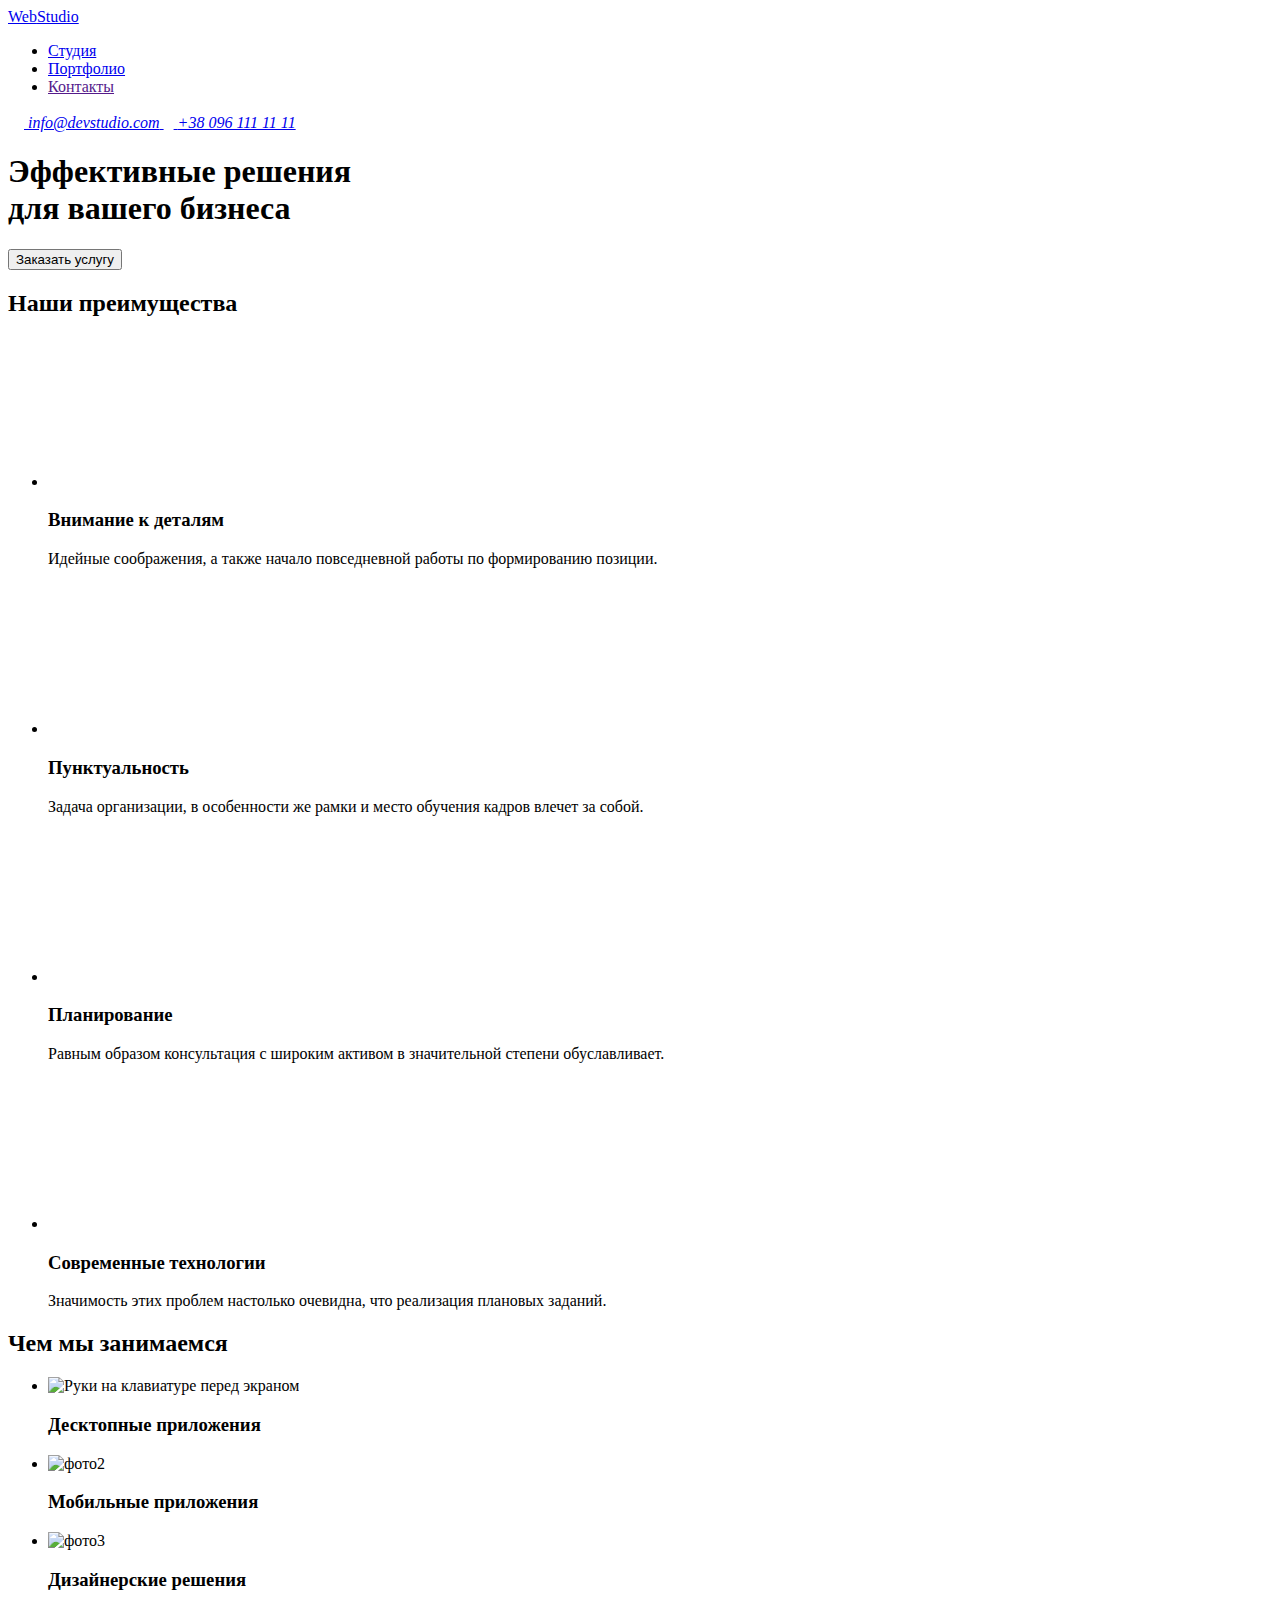
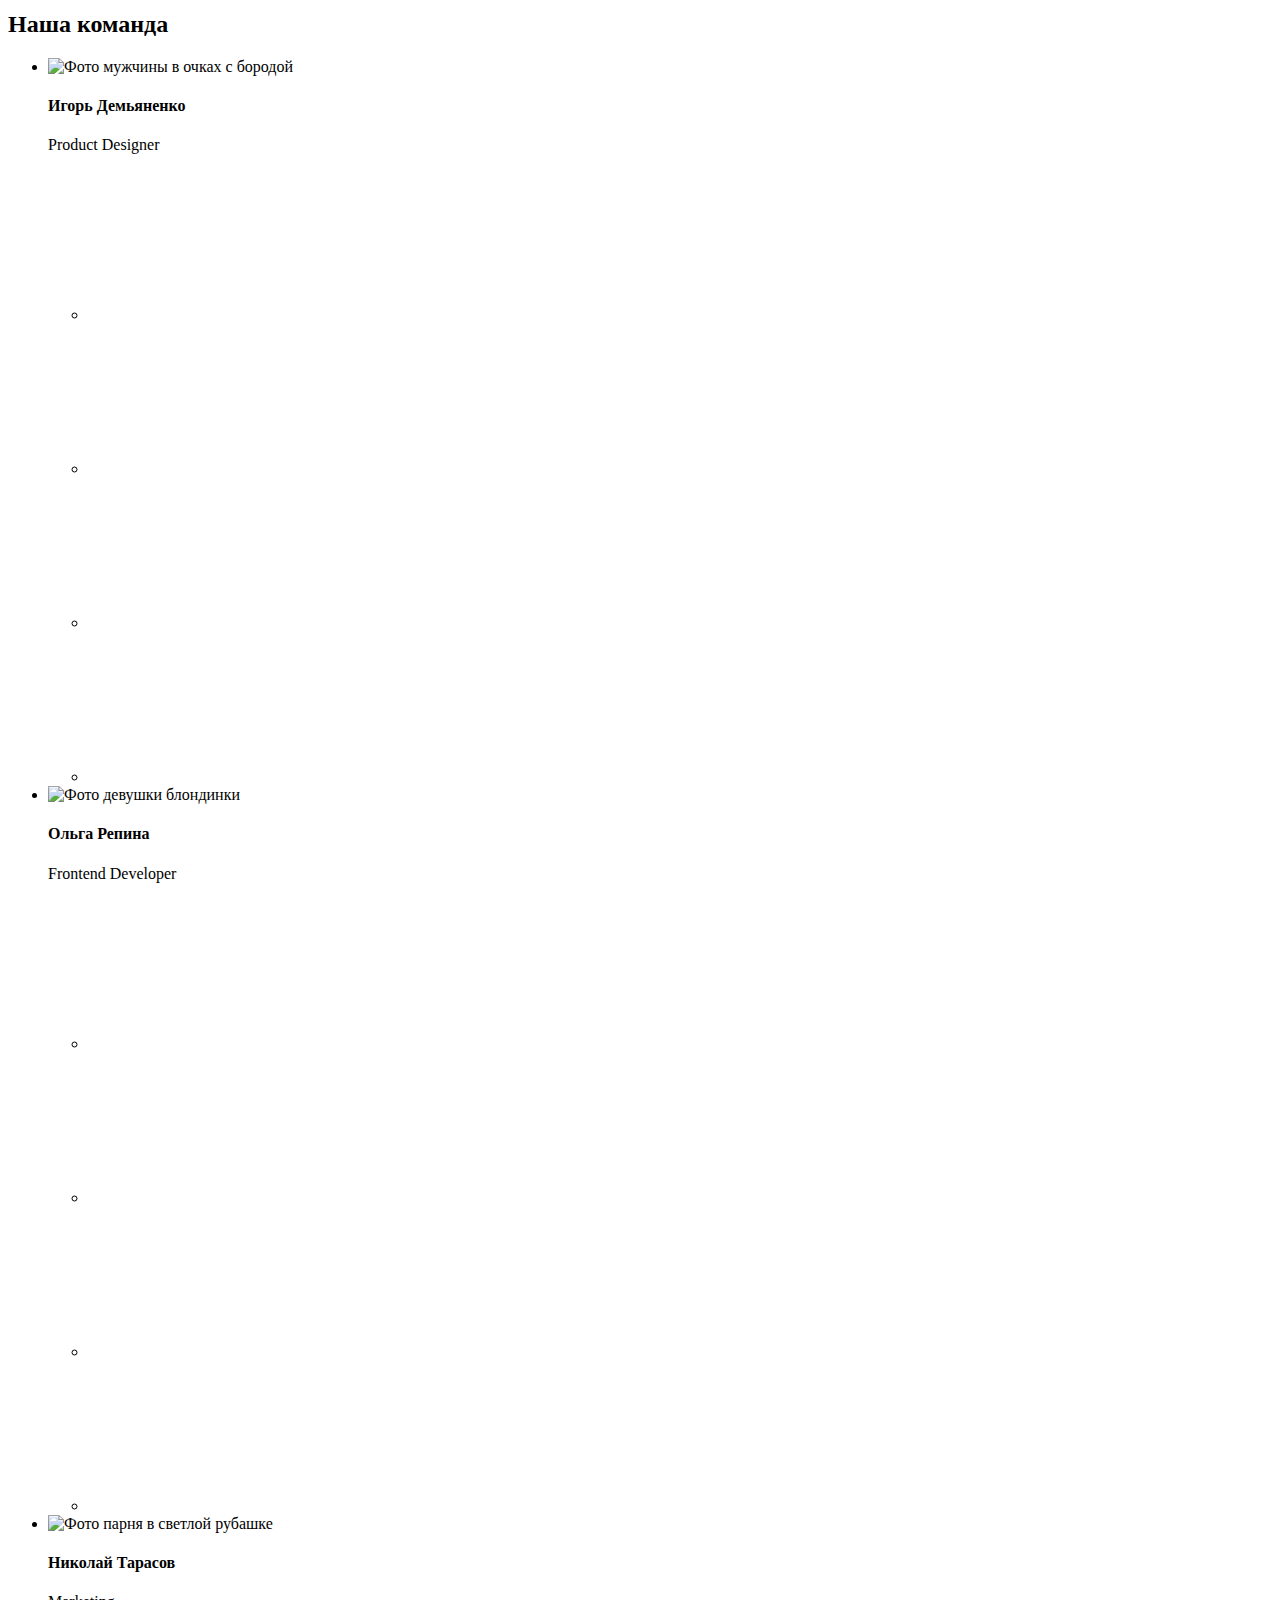
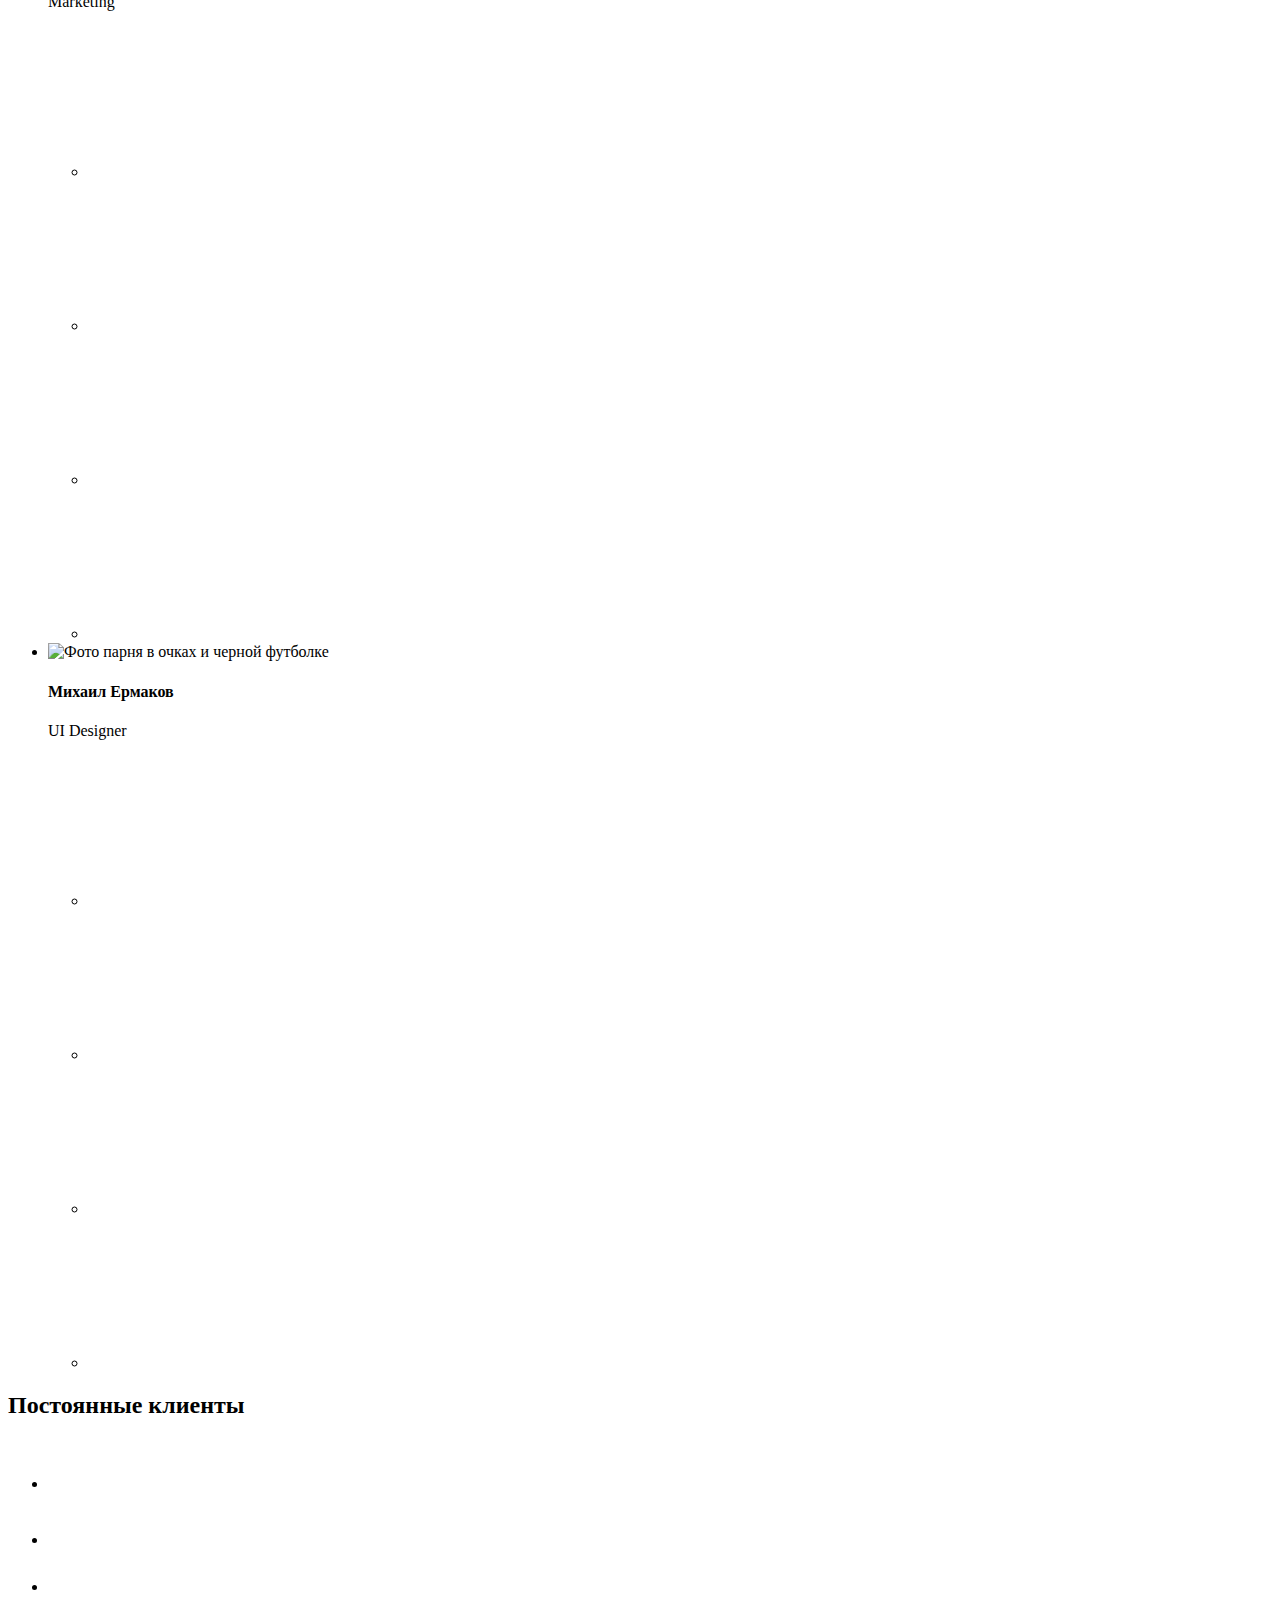
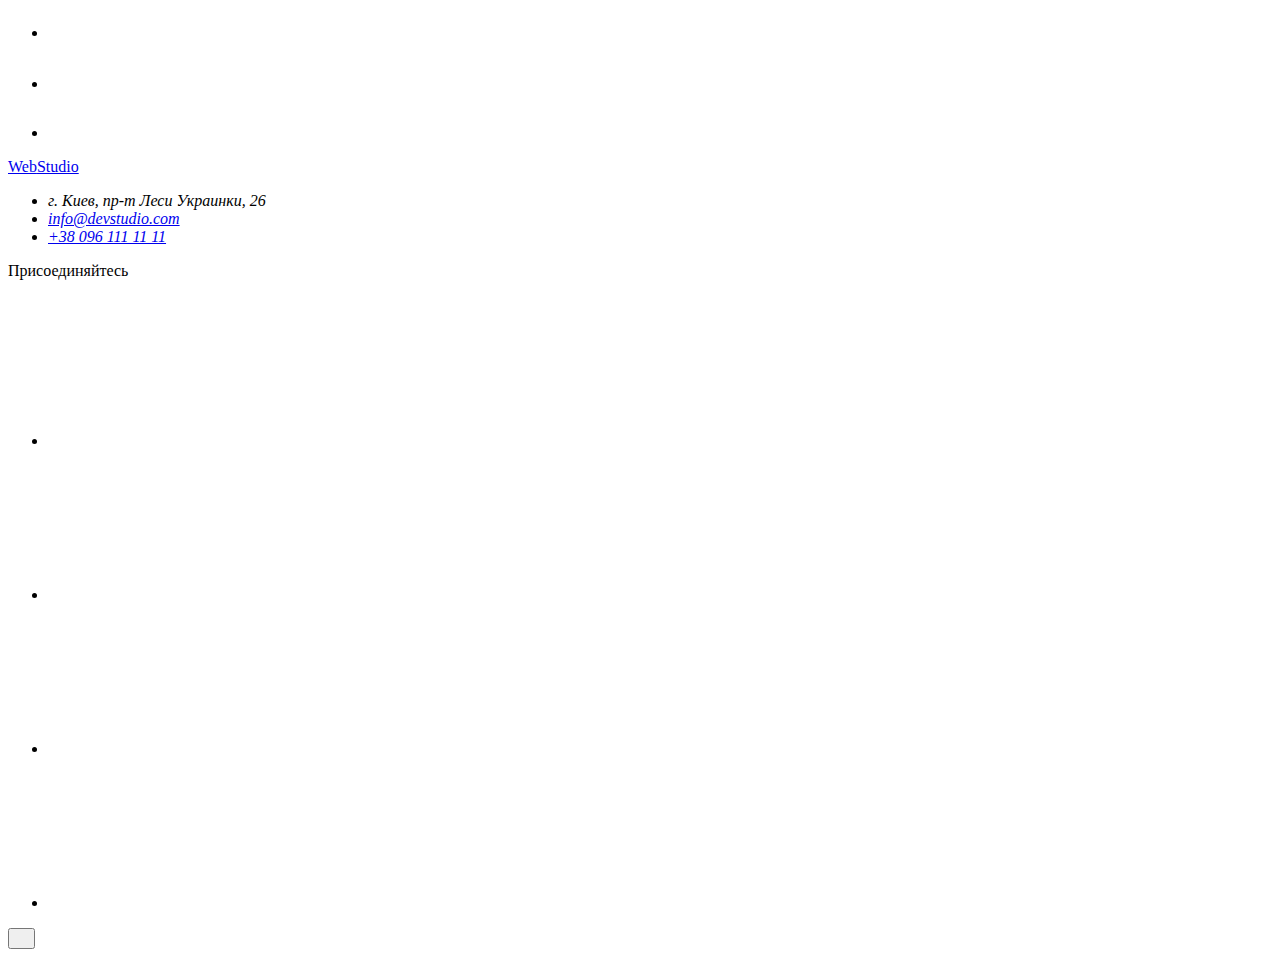
==== index.html @ fb8bb109 "Add files via upload" ====
<!DOCTYPE html>
<html lang="ru">

<head>
    <link rel="stylesheet" href="https://cdnjs.cloudflare.com/ajax/libs/modern-normalize/1.0.0/modern-normalize.min.css"
        integrity="sha512-ISS7cAi1PEhQ8jnbJpJZMd29NlhNj4AWYyLOSp2CE/CsHxTCu+r+t0D2yoJudVrd0/8fTVPUVDzY5Tvli75u/g=="
        crossorigin="anonymous" />
    <link rel="preconnect" href="https://fonts.gstatic.com">
    <link
        href="https://fonts.googleapis.com/css2?family=Raleway:wght@700&family=Roboto:wght@400;500;700;900&display=swap"
        rel="stylesheet">
    <meta charset="UTF-8">
    <meta name="viewport" content="width=device-width, initial-scale=1.0">
    <title>Главная страница ВебСтудии</title>
    <link rel="stylesheet" href="./css/styles.css">
</head>

<body>
    <header class="header">
        <div class="container main-nav">
            <nav class="menu-global">
                <a href="index.html" class="logo"><span class="logo-begin">Web</span><span class="logo-end">Studio</span></a>
                <ul class="menu-main">
                    <li class="item"><a href="index.html" class="menu-link current">Студия</a></li>
                    <li class="item"><a href="portfolio.html" class="menu-link ">Портфолио</a></li>
                    <li class="item"><a href="" class="menu-link">Контакты</a></li>
                </ul>
            </nav>
            <address class="menu-contact">
                <a href="mailto:info@devstudio.com" class="contact-header item">
                    <svg class="header-svg" width="16px" height="12px">
                        <use href="./images/sprite.svg#icon-envelope"></use>
                    </svg>
                    <span>info@devstudio.com</span>
                </a>
                <a href="tel:+380961111111" class="contact-header item">
                    <svg class="header-svg" width="10px" height="16px">
                        <use href="./images/sprite.svg#icon-tel"></use>
                    </svg>
                    <span>+38 096 111 11 11</span>
                </a>
            </address>
        </div>
    </header>

    <main>
        <div>
            <section class="hero">
                <div class="container">
                    <h1 class="hero-title">Эффективные решения <br />для вашего бизнеса</h1>
                    <button data-modal-open class="hero-button">
                        Заказать услугу
                    </button>
                </div>
            </section>
        </div>
        <section class="feature-section">
            <div class="container">
                <h2 class="visually-hidden"> Наши преимущества</h2>
                <ul class="feature">
                    <li class="item">
                        <div class="block">
                            <svg class="block-svg">
                                <use href="./images/sprite.svg#icon-antenna"></use>
                            </svg>
                        </div>
                        <h3 class="title">Внимание к деталям</h3>
                        <p class="feature-text">Идейные соображения, а также начало повседневной работы по формированию
                            позиции.</p>
                    </li>
                    <li class="item">
                        <div class="block">
                            <svg class="block-svg">
                                <use href="./images/sprite.svg#icon-clock"></use>
                            </svg>
                        </div>
                        <h3 class="title">Пунктуальность</h3>
                        <p class="feature-text">Задача организации, в особенности же рамки и место обучения кадров
                            влечет за собой.</p>
                    </li>
                    <li class="item">
                        <div class="block">
                            <svg class="block-svg">
                                <use href="./images/sprite.svg#icon-diagram"></use>
                            </svg>
                        </div>
                        <h3 class="title">Планирование</h3>
                        <p class="feature-text">Равным образом консультация с широким активом в значительной степени
                            обуславливает.</p>
                    </li>
                    <li class="item">
                        <div class="block">
                            <svg class="block-svg">
                                <use href="./images/sprite.svg#icon-astronaut"></use>
                            </svg>
                        </div>
                        <h3 class="title">Современные технологии</h3>
                        <p class="feature-text">Значимость этих проблем настолько очевидна, что реализация плановых
                            заданий.</p>
                    </li>
                </ul>
            </div>
        </section>
        <section class="about">
            <div class="container">
                <h2 class="title">Чем мы занимаемся</h2>
                <ul class="about-list">
                    <li class="about-img">
                        <img src="./images/img1.jpg" alt="Руки на клавиатуре перед экраном" width="370">
                        <div class="about-title">
                            <h3>Десктопные приложения</h3>
                        </div>
                    </li>
                    <li class="about-img">
                        <img src="./images/img2.jpg" alt="фото2" width="370">
                        <div class="about-title">
                            <h3>Мобильные приложения</h3>
                        </div>
                    </li>
                    <li class="about-img">
                        <img src="./images/img3.jpg" alt="фото3" width="370">
                        <div class="about-title">
                            <h3>Дизайнерские решения</h3>
                        </div>
                    </li>
                </ul>
            </div>
        </section>
        <section class="crew">
            <div class="container">
                <h2 class="title-main">Наша команда</h2>
                <ul class="crew-list">
                    <li class="item">
                        <img src="./images/img4.jpg" alt="Фото мужчины в очках с бородой" width="270">
                        <h4 class="title">Игорь Демьяненко</h4>
                        <p class="crew-prof">Product Designer</p>
                        <ul class="crew-icons">
                            <li>
                                <a href="https://instagram.com" class="crew-link">
                                    <svg class="crew-svg">
                                        <use href="./images/sprite.svg#icon-instagram">
                                        </use>
                                    </svg>
                                </a>
                            </li>
                            <li>
                                <a href="https://twitter.com" class="crew-link">
                                    <svg class="crew-svg">
                                        <use href="./images/sprite.svg#icon-twitter">
                                        </use>
                                    </svg>
                                </a>
                            </li>
                            <li>
                                <a href="https://facebook.com" class="crew-link">
                                    <svg class="crew-svg">
                                        <use href="./images/sprite.svg#icon-facebook"></use>
                                    </svg>
                                </a>
                            </li>
                            <li>
                                <a href="https://linkedin.com" class="crew-link">
                                    <svg class="crew-svg">
                                        <use href="./images/sprite.svg#icon-linkedin"></use>
                                    </svg>
                                </a>
                            </li>
                        </ul>
                    </li>
                    <li class="item">
                        <img src="./images/img5.jpg" alt="Фото девушки блондинки" width="270">
                        <h4 class="title">Ольга Репина</h4>
                        <p class="crew-prof">Frontend Developer</p>
                        <ul class="crew-icons">
                            <li>
                                <a href="https://instagram.com" class="crew-link">
                                    <svg class="crew-svg">
                                        <use href="./images/sprite.svg#icon-instagram">
                                        </use>
                                    </svg>
                                </a>
                            </li>
                            <li>
                                <a href="https://twitter.com" class="crew-link">
                                    <svg class="crew-svg">
                                        <use href="./images/sprite.svg#icon-twitter">
                                        </use>
                                    </svg>
                                </a>
                            </li>
                            <li>
                                <a href="https://facebook.com" class="crew-link">
                                    <svg class="crew-svg">
                                        <use href="./images/sprite.svg#icon-facebook"></use>
                                    </svg>
                                </a>
                            </li>
                            <li>
                                <a href="https://linkedin.com" class="crew-link">
                                    <svg class="crew-svg">
                                        <use href="./images/sprite.svg#icon-linkedin"></use>
                                    </svg>
                                </a>
                            </li>
                        </ul>
                    </li>
                    <li class="item">
                        <img src="./images/img6.jpg" alt="Фото парня в светлой рубашке" width="270">
                        <h4 class="title">Николай Тарасов</h4>
                        <p class="crew-prof">Marketing</p>
                        <ul class="crew-icons">
                            <li>
                                <a href="https://instagram.com" class="crew-link">
                                    <svg class="crew-svg">
                                        <use href="./images/sprite.svg#icon-instagram">
                                        </use>
                                    </svg>
                                </a>
                            </li>
                            <li>
                                <a href="https://twitter.com" class="crew-link">
                                    <svg class="crew-svg">
                                        <use href="./images/sprite.svg#icon-twitter">
                                        </use>
                                    </svg>
                                </a>
                            </li>
                            <li>
                                <a href="https://facebook.com" class="crew-link">
                                    <svg class="crew-svg">
                                        <use href="./images/sprite.svg#icon-facebook"></use>
                                    </svg>
                                </a>
                            </li>
                            <li>
                                <a href="https://linkedin.com" class="crew-link">
                                    <svg class="crew-svg">
                                        <use href="./images/sprite.svg#icon-linkedin"></use>
                                    </svg>
                                </a>
                            </li>
                        </ul>
                    </li>


                    <li class="item">
                        <img src="./images/img7.jpg" alt="Фото парня в очках и черной футболке" width="270">
                        <h4 class="title">Михаил Ермаков</h4>
                        <p class="crew-prof">UI Designer</p>
                        <ul class="crew-icons">
                            <li>
                                <a href="https://instagram.com" class="crew-link">
                                    <svg class="crew-svg">
                                        <use href="./images/sprite.svg#icon-instagram">
                                        </use>
                                    </svg>
                                </a>
                            </li>
                            <li>
                                <a href="https://twitter.com" class="crew-link">
                                    <svg class="crew-svg">
                                        <use href="./images/sprite.svg#icon-twitter">
                                        </use>
                                    </svg>
                                </a>
                            </li>
                            <li>
                                <a href="https://facebook.com" class="crew-link">
                                    <svg class="crew-svg">
                                        <use href="./images/sprite.svg#icon-facebook"></use>
                                    </svg>
                                </a>
                            </li>
                            <li>
                                <a href="https://linkedin.com" class="crew-link">
                                    <svg class="crew-svg">
                                        <use href="./images/sprite.svg#icon-linkedin"></use>
                                    </svg>
                                </a>
                            </li>
                        </ul>


                    </li>
                </ul>
            </div>
        </section>
        <section class="clients">
            <div class="container">
                <h2 class="title">Постоянные клиенты</h2>
                <div class="clients-logo">
                    <ul class="clients-list">
                        <li>
                            <a href="" class="item-client">
                                <svg class="logo-svg" width="45px" height="50px">
                                    <use href="./images/sprite.svg#icon-logo1">
                                    </use>
                                </svg>
                            </a>
                        </li>
                        <li>
                            <a href="" class="item-client">
                                <svg class="logo-svg" width="40px" height="52px">
                                    <use href="./images/sprite.svg#icon-logo2">
                                    </use>
                                </svg>
                            </a>
                        </li>
                        <li>
                            <a href="" class="item-client">
                                <svg class="logo-svg" width="41px" height="43px">
                                    <use href="./images/sprite.svg#icon-logo3">
                                    </use>
                                </svg>
                            </a>
                        </li>
                        <li>
                            <a href="" class="item-client">
                                <svg class="logo-svg" width="80px" height="42px">
                                    <use href="./images/sprite.svg#icon-logo4">
                                    </use>
                                </svg>
                            </a>
                        </li>
                        <li>
                            <a href="" class="item-client">
                                <svg class="logo-svg" width="59px" height="47px">
                                    <use href="./images/sprite.svg#icon-logo5">
                                    </use>
                                </svg>
                            </a>
                        </li>
                        <li>
                            <a href="" class="item-client">
                                <svg class="logo-svg" width="88px" height="45px">
                                    <use href="./images/sprite.svg#icon-logo6">
                                    </use>
                                </svg>
                            </a>
                        </li>
                    </ul>
                </div>
            </div>
        </section>
    </main>
    <footer class="footer">
        <div class="container">
            <div class="footer-main">
                <div>
                    <a href="index.html" class="footer-logo"><span class="logo-begin">Web</span><span class="logo-whiteend">Studio</span></a>
                    <address>
                        <ul class="footer-list">
                            <li class="adress">г. Киев, пр-т Леси Украинки, 26</li>
                            <li><a href="mailto:info@devstudio.com" class="footer-contacts">info@devstudio.com</a></li>
                            <li><a href="tel:+380961111111" class="footer-contacts">+38 096 111 11 11</a></li>
                        </ul>
                    </address>
                
                </div>
                <div class="footer-social">
                    <p>Присоединяйтесь</p>
                    <ul class="footer-icons">
                        <li>
                            <a href="https://instagram.com" class="footer-social-link">
                                <svg class="footer-svg">
                                    <use href="./images/sprite.svg#icon-instagram">
                                    </use>
                                </svg>
                            </a>
                        </li>
                        <li>
                            <a href="https://twitter.com" class="footer-social-link">
                                <svg class="footer-svg">
                                    <use href="./images/sprite.svg#icon-twitter">
                                    </use>
                                </svg>
                            </a>
                        </li>
                        <li>
                            <a href="https://facebook.com" class="footer-social-link">
                                <svg class="footer-svg">
                                    <use href="./images/sprite.svg#icon-facebook"></use>
                                </svg>
                            </a>
                        </li>
                        <li>
                            <a href="https://linkedin.com" class="footer-social-link">
                                <svg class="footer-svg">
                                    <use href="./images/sprite.svg#icon-linkedin"></use>
                                </svg>
                            </a>
                        </li>
                    </ul>
                </div>
            </div>
        </div>
    </footer>
    <div class="backdrop is-hidden" data-modal>
        <div class="modal">
            <button data-modal-close class="close">
                <svg class="cross" width="11px" height="11px" fill="#000"> 
                    <use href= "./images/sprite.svg#cross">
                    </use>
                </svg>
            </button>

        </div>
    </div>
    <script src="./js/modal.js"></script>
</body>

</html>
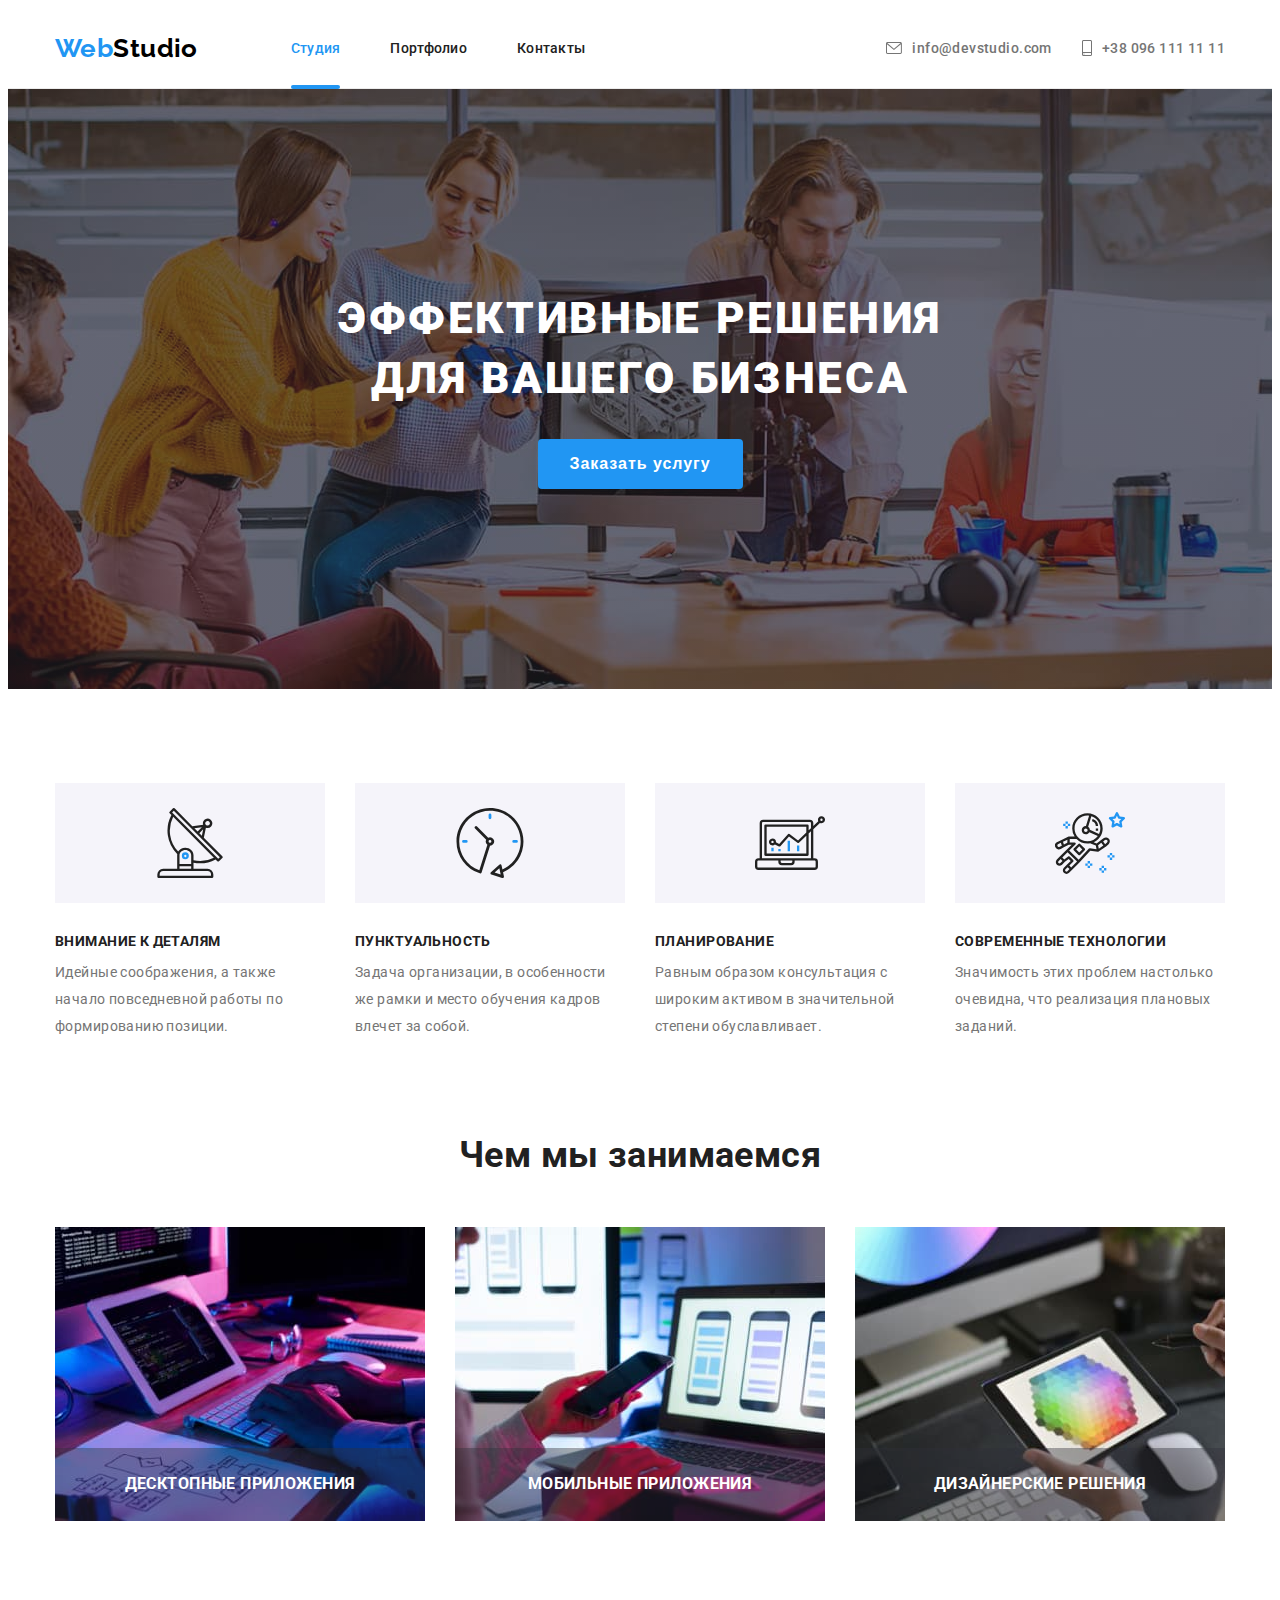
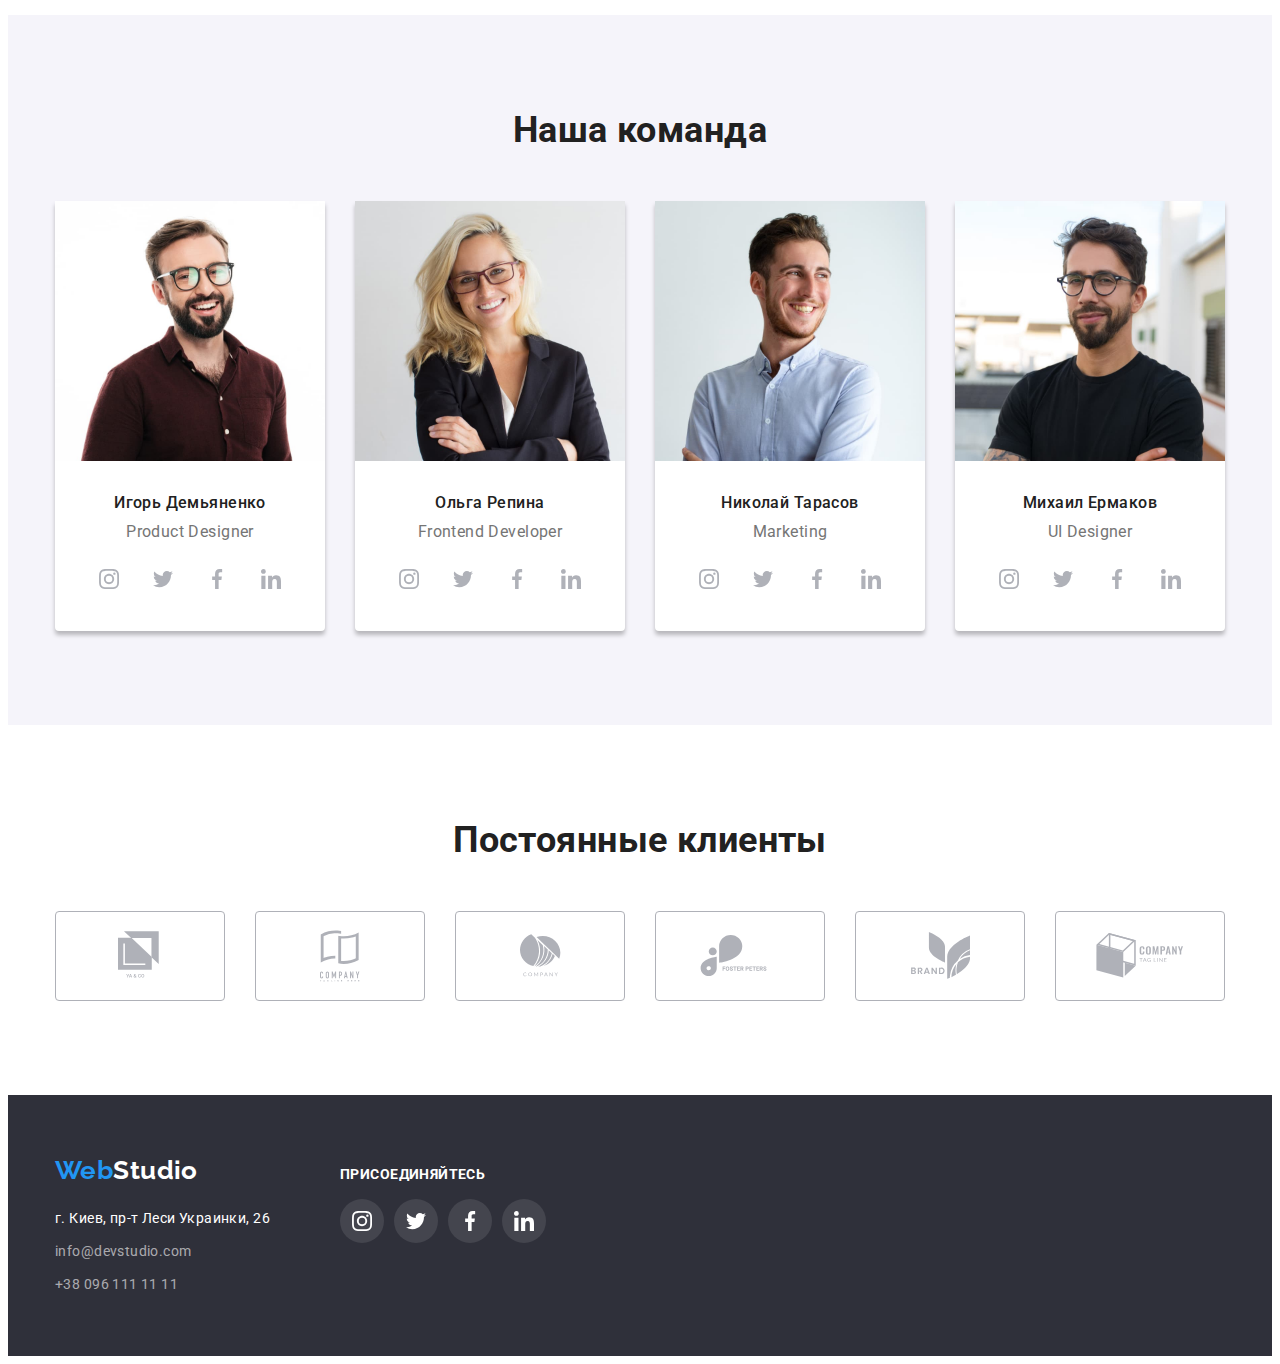
==== commit b4c0a9ae: "Начало" ====
--- a/index.html
+++ b/index.html
@@ -403,6 +403,22 @@
                     </use>
                 </svg>
             </button>
+            <form class="form order-form">
+                <p>Оставьте свои данные, мы вам перезвоним</p>
+                <div class="form-field"><label for="name">Имя</label>
+                    <input type="text" name="user-name" id="name" autofocus>
+                </div>
+                <div class="form-field"><label for="tel">Телефон</label>
+                    <input type="tel" name="tel" id="tel">
+                </div>
+                <div class="form-field"><label for="mail">Почта</label>
+                    <input type="email" name="email" id="mail">
+                </div>
+            
+                <label for="coment">Комментарий</label>
+                <textarea name="coment" id="coment" cols="30" rows="10"></textarea>
+                <button type="submit">Отправить</button>
+            </form>
 
         </div>
     </div>
--- a/css/styles.css
+++ b/css/styles.css
@@ -0,0 +1,735 @@
+/* цвет основного текста  #757575; */
+/* цвет заголовков  #212121; */
+/* акцент    #2196F3 */
+/* белый #ffffff */
+/* темный фон #2F303A */
+/* вторичный серый цвет фона #F5F4FA */
+/* black #000000; */
+html {
+  box-sizing: border-box;
+}
+
+*,
+*::before,
+*::after {
+  box-sizing: border-box;
+}
+
+:root {
+  --primary-text-color: #757575;
+  --title-text-color: #212121;
+  --accent-color: #2196f3;
+  --background-color: #ffffff;
+  --secondary-background-color: #f5f4fa;
+  --secondary-accent-color: #afb1b8;
+}
+
+ul {
+  list-style: none;
+  margin: 0;
+  padding: 0;
+}
+
+p,
+h1,
+h2,
+h3 {
+  margin: 0;
+}
+
+body {
+  background-color: var(--background-color);
+  color: var(--primary-text-color);
+  font-family: 'Roboto', sans-serif;
+  font-size: 14px;
+  letter-spacing: 0.03em;
+}
+
+a {
+  text-decoration: none;
+  color: inherit;
+  font-style: normal;
+}
+
+.container {
+  width: 1200px;
+  padding-left: 15px;
+  padding-right: 15px;
+  margin: 0 auto;
+}
+
+/*header*/
+.header {
+  border-bottom: 1px solid #ececec;
+}
+
+.main-nav {
+  display: flex;
+  align-items: center;
+}
+
+.menu-global {
+  display: flex;
+  align-items: center;
+}
+
+.logo {
+  font-family: 'Raleway', sans-serif;
+  font-style: normal;
+  font-weight: bold;
+  font-size: 26px;
+  line-height: 1.19;
+  display: block;
+}
+
+.logo-begin {
+  color: var(--accent-color);
+}
+
+.logo-end {
+  color: #000000;
+}
+
+.menu-main {
+  display: flex;
+  margin: 0 0 0 93px;
+}
+
+.menu-contact {
+  display: flex;
+  align-items: center;
+  height: 16px;
+  margin-left: auto;
+  font-weight: 500;
+}
+
+.contact-header {
+  display: inline-flex;
+  align-items: center;
+  height: 100%;
+  padding-top: 32px;
+  padding-bottom: 32px;
+  transition: color 250ms cubic-bezier(0.4, 0, 0.2, 1);
+}
+
+.contact-header:focus,
+.contact-header:hover {
+  color: var(--accent-color);
+}
+
+.header-svg {
+  display: inline-flex;
+  fill: currentColor;
+  margin-right: 10px;
+}
+
+.menu-main .item + .item {
+  margin-left: 50px;
+}
+
+.menu-link {
+  display: block;
+  position: relative;
+  color: var(--title-text-color);
+  font-weight: 500;
+  line-height: 16px;
+  letter-spacing: 0.02em;
+  list-style-type: none;
+  padding-top: 32px;
+  padding-bottom: 32px;
+  transition: color 250ms cubic-bezier(0.4, 0, 0.2, 1);
+}
+
+.menu-link:hover,
+.menu-link:focus {
+  color: var(--accent-color);
+}
+
+.current {
+  color: var(--accent-color);
+}
+
+.current::before {
+  position: absolute;
+  content: '';
+  width: 100%;
+  height: 4px;
+  background-color: var(--accent-color);
+  border-radius: 2px;
+  bottom: -1px;
+}
+/*
+.menu-link::before {
+  position: absolute;
+  content: '';
+  width: 100%;
+  height: 4px;
+  background-color: var(--accent-color);
+  border-radius: 2px;
+  bottom: -1px;
+  opacity: 0;
+  transition: opacity 250ms cubic-bezier(0.4, 0, 0.2, 1);
+}
+
+.menu-link:hover::before,
+.menu-link:focus::before {
+  opacity: 1;
+}
+*/
+.menu-contact .item:not(:last-child) {
+  margin-right: 30px;
+}
+
+/*hero*/
+.hero {
+  background-image: linear-gradient(
+      rgba(47, 48, 58, 0.4),
+      rgba(47, 48, 58, 0.4)
+    ),
+    url(.././images/Img-bg.jpg);
+  background-repeat: no-repeat;
+  background-position: center;
+  padding-top: 200px;
+  height: 600px;
+  text-align: center;
+}
+
+.hero-title {
+  display: block;
+  margin: 0 auto 30px;
+  color: #ffffff;
+  font-weight: 900;
+  font-size: 44px;
+  line-height: 1.36;
+  letter-spacing: 0.06em;
+  text-transform: uppercase;
+}
+
+.hero-button {
+  background-color: var(--accent-color);
+  padding: 10px 32px;
+  margin: 0 auto;
+  border-radius: 4px;
+  min-width: 200px;
+  border: transparent;
+  color: #ffffff;
+  font-weight: 700;
+  font-size: 16px;
+  line-height: 1.875;
+  display: flex;
+  align-items: center;
+  text-align: center;
+  letter-spacing: 0.06em;
+  cursor: pointer;
+}
+
+/*feature*/
+.feature-section {
+  padding-top: 94px;
+}
+
+.invisible {
+  display: none;
+}
+
+.feature {
+  display: flex;
+  justify-content: space-between;
+}
+
+.feature .item {
+  display: block;
+  width: 270px;
+}
+
+.block {
+  display: flex;
+  justify-content: center;
+  align-items: center;
+  height: 120px;
+  margin-bottom: 30px;
+  background-color: var(--secondary-background-color);
+}
+
+.block-svg {
+  width: 70px;
+  height: 70px;
+}
+
+.feature .title {
+  color: var(--title-text-color);
+  font-style: normal;
+  font-weight: bold;
+  font-size: 14px;
+  line-height: 1.17;
+  letter-spacing: 0.03em;
+  text-transform: uppercase;
+  list-style-type: none;
+  margin: 0 0 10px 0;
+}
+
+.feature-text {
+  font-weight: 400;
+  font-size: 14px;
+  line-height: 1.93;
+  letter-spacing: 0.03em;
+}
+/*about*/
+.about {
+  padding: 94px 0 94px;
+  text-align: center;
+}
+
+.about-list {
+  display: flex;
+  justify-content: space-between;
+}
+
+.about .title {
+  color: var(--title-text-color);
+  font-weight: 700;
+  font-size: 36px;
+  line-height: 1.17;
+  margin: 0 auto 50px;
+}
+
+.about-img {
+  position: relative;
+}
+
+.about-img > img {
+  display: block;
+}
+
+.about-title {
+  position: absolute;
+  /*left: 0;*/
+  bottom: 0;
+  display: block;
+  background-color: rgba(47, 48, 58, 0.404);
+  color: #fff;
+  font-weight: 700;
+  line-height: 1.142;
+  text-align: center;
+  letter-spacing: 0.03em;
+  text-transform: uppercase;
+  padding: 27px 0 27px;
+  width: 100%;
+}
+
+/*crew*/
+.crew {
+  background-color: var(--secondary-background-color);
+  padding: 94px 0 94px 0;
+}
+
+.crew .title-main {
+  color: var(--title-text-color);
+  font-weight: 700;
+  font-size: 36px;
+  line-height: 1.17;
+  text-align: center;
+  margin: 0 auto;
+}
+
+.crew-list {
+  display: flex;
+  justify-content: space-between;
+  margin-top: 50px;
+  margin-bottom: 0;
+}
+
+.crew .item {
+  background-color: var(--background-color);
+  padding-bottom: 30px;
+  border-radius: 0 0 4px 4px;
+  box-shadow: 0px 4px 4px rgba(0, 0, 0, 0.25);
+}
+
+.crew .title {
+  color: var(--title-text-color);
+  font-weight: 500;
+  font-size: 16px;
+  line-height: 1.117;
+  text-align: center;
+  margin-top: 30px;
+  margin-bottom: 0;
+}
+
+.crew-prof {
+  font-weight: 400;
+  font-size: 16px;
+  line-height: 19px;
+  text-align: center;
+  margin-top: 10px;
+}
+
+.crew-icons {
+  display: flex;
+  justify-content: space-between;
+  width: 206px;
+  height: 44px;
+  margin: 16px auto 0;
+}
+
+.crew-svg {
+  width: 20px;
+  height: 20px;
+  fill: currentColor;
+}
+
+.crew-link {
+  display: inline-flex;
+  justify-content: center;
+  align-items: center;
+  width: 44px;
+  height: 44px;
+  color: var(--secondary-accent-color);
+  border-radius: 50%;
+  transition-property: background-color, color;
+  transition-duration: 250ms;
+  transition-timing-function: cubic-bezier(0.4, 0, 0.2, 1);
+}
+
+.crew-link:hover,
+.crew-link:focus {
+  color: #fff;
+  background-color: var(--accent-color);
+}
+
+/*Clients*/
+.clients {
+  padding: 94px 0 94px 0;
+}
+.clients .title {
+  color: var(--title-text-color);
+  font-weight: 700;
+  font-size: 36px;
+  line-height: 1.17;
+  text-align: center;
+  margin: 0 auto 50px;
+}
+
+.clients-list {
+  display: flex;
+  justify-content: space-between;
+}
+
+.item-client {
+  display: flex;
+  align-items: center;
+  justify-content: center;
+  width: 170px;
+  height: 90px;
+  color: var(--secondary-accent-color);
+  border: 1px solid var(--secondary-accent-color);
+  border-radius: 4px;
+  transition-property: color, border-color;
+  transition-duration: 250ms;
+  transition-timing-function: cubic-bezier(0.4, 0, 0.2, 1);
+}
+
+.logo-svg {
+  fill: currentColor;
+}
+
+.item-client:hover,
+.item-client:focus {
+  color: var(--accent-color);
+  border-color: var(--accent-color);
+}
+
+/*footer*/
+.footer {
+  background-color: #2f303a;
+  padding: 60px 0 60px 0;
+}
+
+.logo-whiteend {
+  color: #ffffff;
+}
+
+.adress {
+  color: #ffffff;
+  font-style: normal;
+  font-weight: 400;
+  line-height: 24px;
+  list-style-type: none;
+}
+
+.footer-contacts {
+  color: rgba(255, 255, 255, 0.6);
+  font-style: normal;
+  font-weight: 400;
+  line-height: 24px;
+}
+
+.footer-main {
+  display: flex;
+}
+
+.footer-logo {
+  font-family: 'Raleway', sans-serif;
+  font-style: normal;
+  font-weight: bold;
+  font-size: 26px;
+  line-height: 1.19;
+  display: block;
+  margin-bottom: 20px;
+}
+
+.footer-list {
+  list-style-type: none;
+  margin: 0;
+  padding: 0;
+}
+
+.footer-list > li:not(:first-child) {
+  margin-top: 9px;
+}
+
+.visually-hidden {
+  position: absolute;
+  clip: rect(0 0 0 0);
+  width: 1px;
+  height: 1px;
+  margin: -1px;
+}
+
+.footer-social {
+  color: var(--background-color);
+  margin-top: 12px;
+  margin-left: 70px;
+  font-weight: 700;
+  font-size: 14px;
+  line-height: 1.14;
+  letter-spacing: 0.03em;
+  text-transform: uppercase;
+}
+
+.footer-icons {
+  display: flex;
+  justify-content: space-between;
+  width: 206px;
+  height: 44px;
+  margin: 16px auto 0;
+}
+
+.footer-svg {
+  width: 20px;
+  height: 20px;
+  fill: currentColor;
+}
+
+.footer-social-link {
+  display: inline-flex;
+  justify-content: center;
+  align-items: center;
+  width: 44px;
+  height: 44px;
+  color: var(--background-color);
+  background-color: rgba(255, 255, 255, 0.1);
+  border-radius: 50%;
+  transition-property: color, background-color;
+  transition-duration: 250ms;
+  transition-timing-function: cubic-bezier(0.4, 0, 0.2, 1);
+}
+
+.footer-social-link:hover,
+.footer-social-link:focus {
+  color: #fff;
+  background-color: var(--accent-color);
+}
+
+/*portfolio*/
+
+.header-portfolio {
+  border-bottom: 1px solid #ececec;
+}
+
+.works {
+  padding: 94px 0 94px 0;
+}
+
+.button-block {
+  display: flex;
+  justify-content: center;
+  margin-bottom: 50px;
+}
+
+.button-block .item + .item {
+  margin-left: 8px;
+}
+
+.type {
+  display: block;
+  padding: 6px 22px;
+  border-radius: 4px;
+  font-weight: 500;
+  font-size: 16px;
+  line-height: 1.625;
+  text-align: center;
+  color: var(--title-text-color);
+  background-color: var(--secondary-background-color);
+  border-radius: 4px;
+  border-width: 0px;
+  transition: color 250ms cubic-bezier(0.4, 0, 0.2, 1),
+    background-color 250ms cubic-bezier(0.4, 0, 0.2, 1);
+}
+
+.type:hover,
+.type:focus {
+  color: #ffffff;
+  background-color: var(--accent-color);
+  box-shadow: 0px 3px 1px rgba(0, 0, 0, 0.1), 0px 1px 2px rgba(0, 0, 0, 0.08),
+    0px 2px 2px rgba(0, 0, 0, 0.12);
+  cursor: pointer;
+}
+
+.works-examples {
+  display: flex;
+  flex-wrap: wrap;
+}
+
+.over-describe {
+  position: relative;
+  display: block;
+  overflow: hidden;
+}
+
+.over-describe > img {
+  display: block;
+}
+
+.overlay {
+  position: absolute;
+  height: 292px;
+  padding: 63px 24px;
+  font-weight: 400;
+  font-size: 18px;
+  line-height: 1.555;
+  letter-spacing: 0.03em;
+  color: #fff;
+  transform: translateY(0);
+  background-color: rgba(33, 150, 243, 0.9);
+  transition: transform 250ms cubic-bezier(0.4, 0, 0.2, 1);
+}
+
+.works-examples a {
+  display: block;
+  border: 1px solid #eeeeee;
+}
+
+.works-examples a:focus,
+.works-examples a:hover {
+  box-shadow: 0px 4px 4px rgba(0, 0, 0, 0.25);
+}
+
+.works-examples a:focus .overlay,
+.works-examples a:hover .overlay {
+  transform: translateY(-100%);
+}
+.works-describe {
+  padding: 20px 24px 20px 24px;
+  margin-top: -4px;
+}
+
+.works-title {
+  display: block;
+  color: var(--title-text-color);
+  font-weight: 700;
+  font-size: 18px;
+  line-height: 2;
+  letter-spacing: 0.06em;
+  margin: 0 0 4px 0;
+}
+.works-type {
+  display: block;
+  color: var(--primary-text-color);
+  font-weight: 400;
+  font-size: 16px;
+  line-height: 1.875;
+}
+
+.works-examples .item:not(:nth-last-child(-n + 3)) {
+  margin-bottom: 30px;
+}
+
+.works-examples .item:not(:nth-child(3n)) {
+  margin-right: 30px;
+}
+
+/*backdrop*/
+
+.backdrop {
+  position: fixed;
+  top: 0;
+  left: 0;
+  width: 100%;
+  height: 100%;
+  background-color: rgba(0, 0, 0, 0.2);
+  opacity: 1;
+  transition: opacity 250ms cubic-bezier(0.4, 0, 0.2, 1);
+}
+
+.modal {
+  position: absolute;
+  top: 50%;
+  left: 50%;
+  width: 528px;
+  height: 581px;
+  background-color: #fff;
+  box-shadow: 0px 1px 3px rgba(0, 0, 0, 0.12), 0px 1px 1px rgba(0, 0, 0, 0.14),
+    0px 2px 1px rgba(0, 0, 0, 0.2);
+  border-radius: 4px;
+  transform: translate(-50%, -50%) scale(1);
+  transition: transform 250ms cubic-bezier(0.4, 0, 0.2, 1);
+}
+
+.is-hidden .modal {
+  transform: translate(-50%, -50%) scale(0.5);
+}
+
+.close {
+  padding: 0;
+  display: inline-flex;
+  justify-content: center;
+  align-items: center;
+  width: 30px;
+  height: 30px;
+  border: 1px solid rgba(0, 0, 0, 0.1);
+  border-radius: 50%;
+
+  position: absolute;
+  top: 8px;
+  right: 8px;
+}
+
+.is-hidden {
+  visibility: hidden;
+  opacity: 0;
+  pointer-events: none;
+}
+
+/*form-1*/
+textarea {
+  resize: none;
+}
+
+.form {
+  outline: 1px solid tomato;
+  padding: 40px;
+}
+.form p {
+  color: var(--title-text-color);
+  font-weight: 700;
+  font-size: 20px;
+  line-height: 1.15;
+  text-align: center;
+  letter-spacing: 0.03em;
+  margin: 0 auto 12px;
+}
+
+.form-field {
+  margin-bottom: 10px;
+}
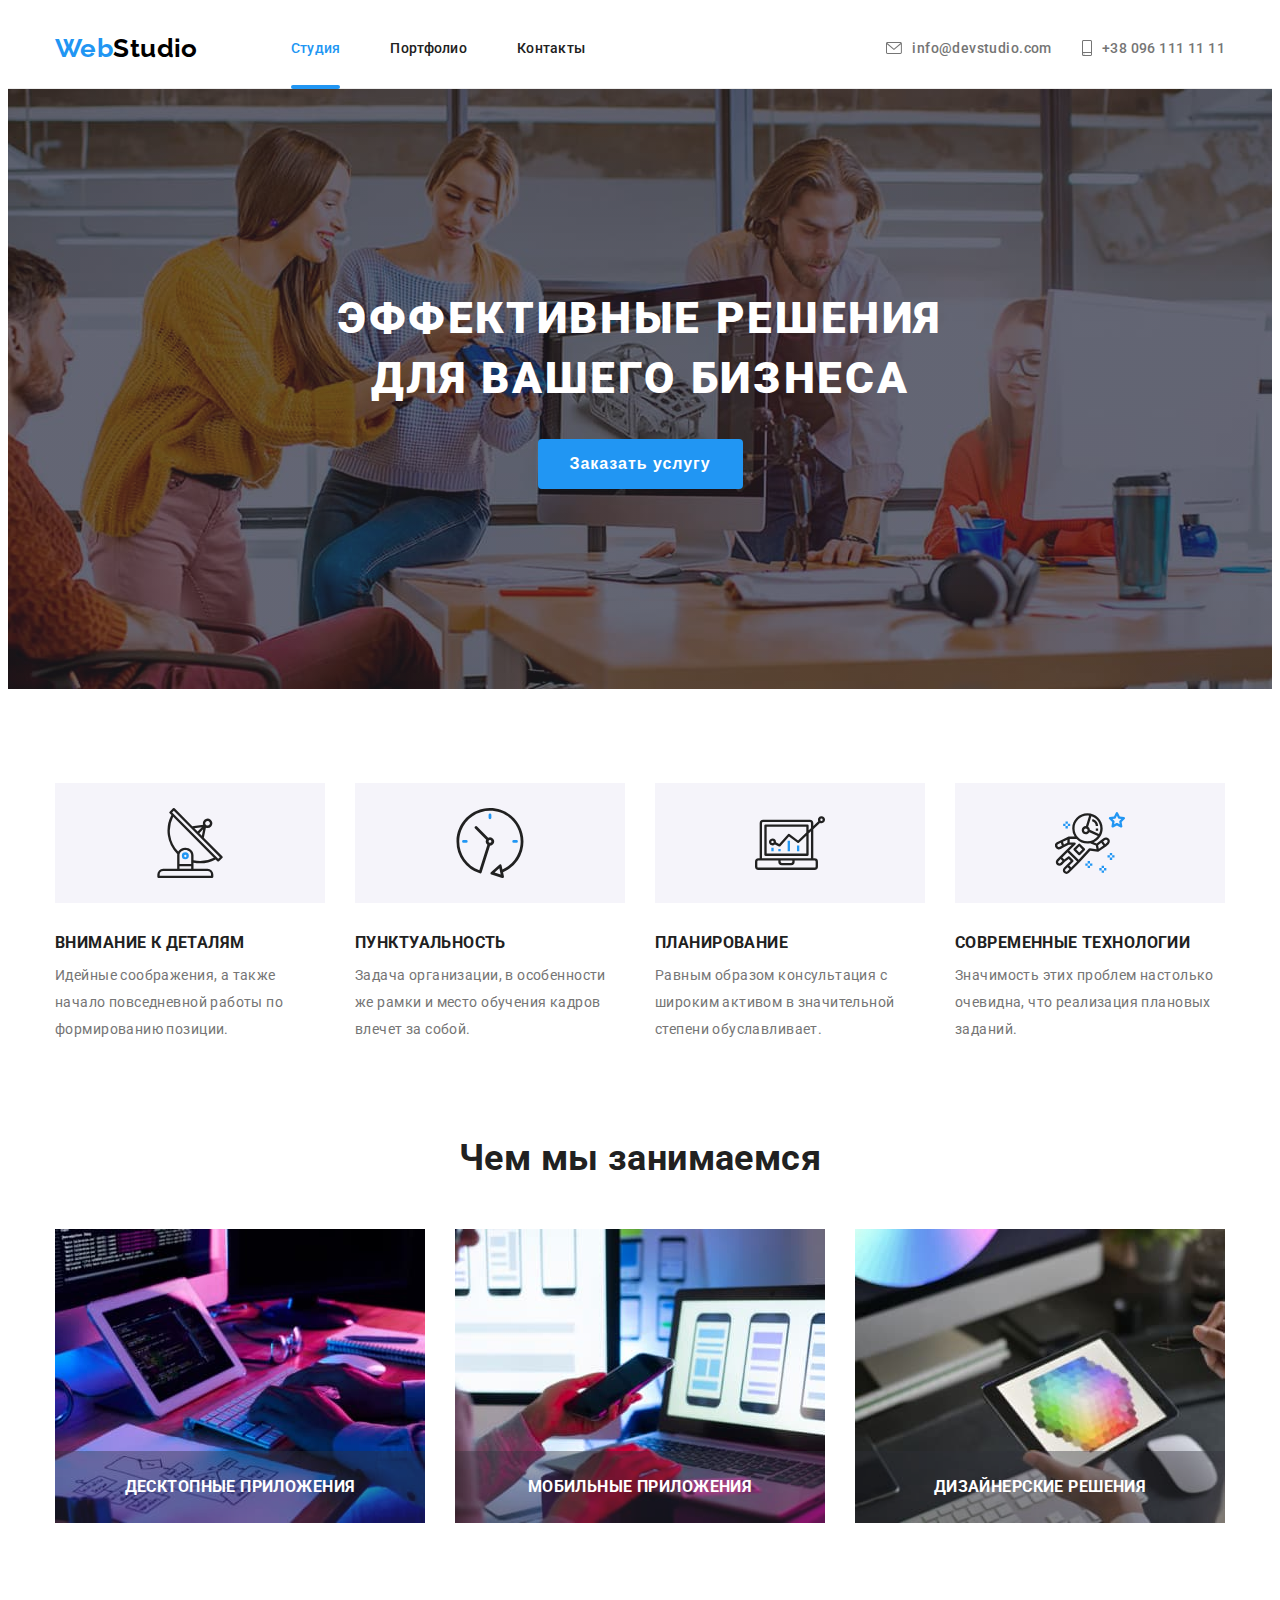
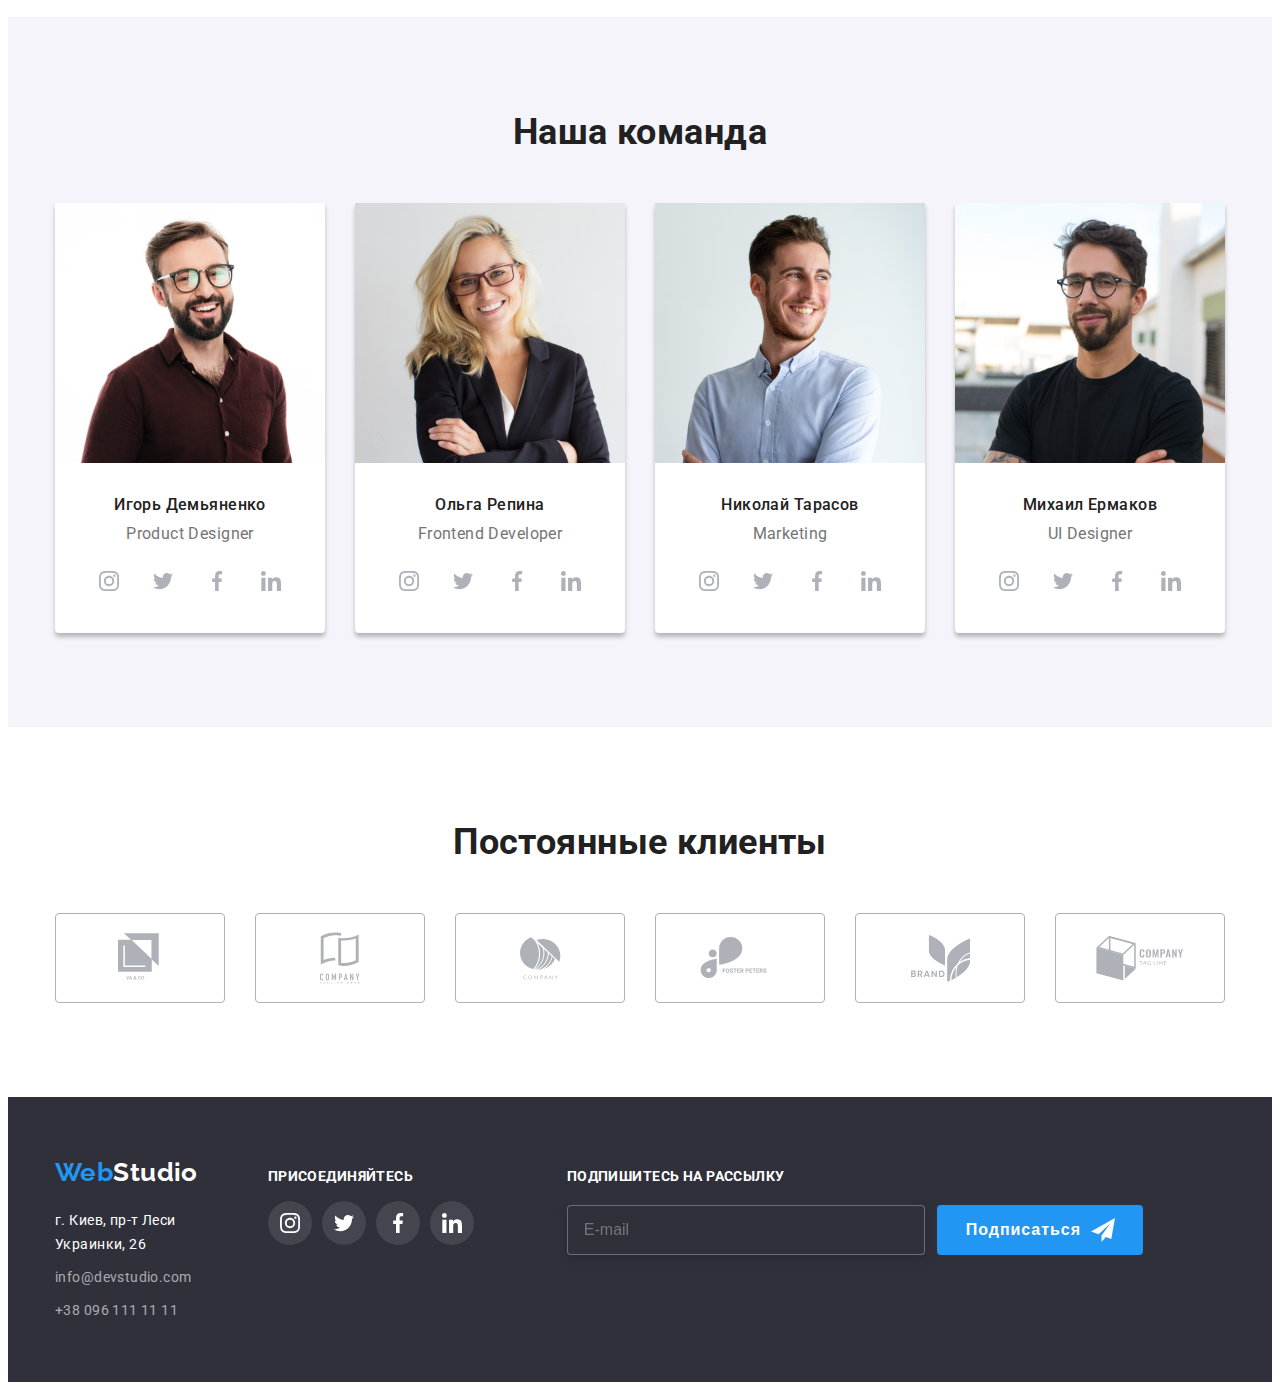
==== commit f55684d8: "Закончил ДЗ-6" ====
--- a/index.html
+++ b/index.html
@@ -19,7 +19,8 @@
     <header class="header">
         <div class="container main-nav">
             <nav class="menu-global">
-                <a href="index.html" class="logo"><span class="logo-begin">Web</span><span class="logo-end">Studio</span></a>
+                <a href="./index.html" class="logo"><span class="logo-begin">Web</span><span
+                        class="logo-end">Studio</span></a>
                 <ul class="menu-main">
                     <li class="item"><a href="index.html" class="menu-link current">Студия</a></li>
                     <li class="item"><a href="portfolio.html" class="menu-link ">Портфолио</a></li>
@@ -347,7 +348,8 @@
         <div class="container">
             <div class="footer-main">
                 <div>
-                    <a href="index.html" class="footer-logo"><span class="logo-begin">Web</span><span class="logo-whiteend">Studio</span></a>
+                    <a href="index.html" class="footer-logo"><span class="logo-begin">Web</span><span
+                            class="logo-whiteend">Studio</span></a>
                     <address>
                         <ul class="footer-list">
                             <li class="adress">г. Киев, пр-т Леси Украинки, 26</li>
@@ -355,7 +357,7 @@
                             <li><a href="tel:+380961111111" class="footer-contacts">+38 096 111 11 11</a></li>
                         </ul>
                     </address>
-                
+
                 </div>
                 <div class="footer-social">
                     <p>Присоединяйтесь</p>
@@ -391,6 +393,17 @@
                             </a>
                         </li>
                     </ul>
+                </div>
+                <div class="footer-form">
+                    <p class="footer-form-title">Подпишитесь на рассылку</p>
+                    <form class="footer-block">
+                        <label>
+                            <input class="footer-form-email" type="email" name="mail" placeholder="E-mail">
+                        </label>
+                        <button type="submit">Подписаться<svg class="footer-icon-send" width="24" height="24">
+                                <use href="./images/sprite.svg#icon-send"></use>
+                            </svg></button>
+                    </form>
                 </div>
             </div>
         </div>
@@ -398,25 +411,50 @@
     <div class="backdrop is-hidden" data-modal>
         <div class="modal">
             <button data-modal-close class="close">
-                <svg class="cross" width="11px" height="11px" fill="#000"> 
-                    <use href= "./images/sprite.svg#cross">
+                <svg class="cross" width="11px" height="11px" fill="#000">
+                    <use href="./images/sprite.svg#cross">
                     </use>
                 </svg>
             </button>
             <form class="form order-form">
                 <p>Оставьте свои данные, мы вам перезвоним</p>
-                <div class="form-field"><label for="name">Имя</label>
-                    <input type="text" name="user-name" id="name" autofocus>
-                </div>
-                <div class="form-field"><label for="tel">Телефон</label>
-                    <input type="tel" name="tel" id="tel">
-                </div>
-                <div class="form-field"><label for="mail">Почта</label>
-                    <input type="email" name="email" id="mail">
-                </div>
-            
-                <label for="coment">Комментарий</label>
-                <textarea name="coment" id="coment" cols="30" rows="10"></textarea>
+                <div class="form-field">
+                    <label for="name" class="form-label">Имя</label>
+                    <input type="text" class="form-input" name="user-name" id="name" autofocus>
+                    <svg class="form-svg" width="12px" height="12px">
+                        <use href="./images/sprite.svg#name">
+                        </use>
+                    </svg>
+                </div>
+                <div class="form-field">
+                    <label for="tel" class="form-label">Телефон</label>
+                    <input type="tel" class="form-input" name="tel" id="tel">
+                    <svg class="form-svg" width="13px" height="13px">
+                        <use href="./images/sprite.svg#tel">
+                        </use>
+                    </svg>
+                </div>
+                <div class="form-field">
+                    <label for="mail" class="form-label">Почта</label>
+                    <input type="email" class="form-input" name="email" id="mail">
+                    <svg class="form-svg" width="15px" height="12px">
+                        <use href="./images/sprite.svg#email">
+                        </use>
+                    </svg>
+                </div>
+                <div class="form-field">
+                    <label for="coment" class="form-label coment">Комментарий</label>
+                    <textarea name="coment" class="form-input" id="coment" placeholder="Введите текст"></textarea>
+                </div>
+                <div class="form-agree">
+
+                    <label class="checkbox-label">
+                        <input class="checkbox" type="checkbox" name="checkbox" value="yes">
+                        <span class="checkbox-icon"></span>Соглашаюсь с рассылкой и принимаю&nbsp; <a class="form-link"
+                            href="#"> Условия договора</a></label>
+                </div>
+
+
                 <button type="submit">Отправить</button>
             </form>
 
--- a/css/styles.css
+++ b/css/styles.css
@@ -43,6 +43,7 @@
   font-family: 'Roboto', sans-serif;
   font-size: 14px;
   letter-spacing: 0.03em;
+  font-weight: 400;
 }
 
 a {
@@ -260,19 +261,14 @@
   color: var(--title-text-color);
   font-style: normal;
   font-weight: bold;
-  font-size: 14px;
   line-height: 1.17;
-  letter-spacing: 0.03em;
   text-transform: uppercase;
   list-style-type: none;
   margin: 0 0 10px 0;
 }
 
 .feature-text {
-  font-weight: 400;
-  font-size: 14px;
   line-height: 1.93;
-  letter-spacing: 0.03em;
 }
 /*about*/
 .about {
@@ -357,7 +353,6 @@
 }
 
 .crew-prof {
-  font-weight: 400;
   font-size: 16px;
   line-height: 19px;
   text-align: center;
@@ -452,7 +447,6 @@
 .adress {
   color: #ffffff;
   font-style: normal;
-  font-weight: 400;
   line-height: 24px;
   list-style-type: none;
 }
@@ -460,7 +454,6 @@
 .footer-contacts {
   color: rgba(255, 255, 255, 0.6);
   font-style: normal;
-  font-weight: 400;
   line-height: 24px;
 }
 
@@ -501,9 +494,7 @@
   margin-top: 12px;
   margin-left: 70px;
   font-weight: 700;
-  font-size: 14px;
   line-height: 1.14;
-  letter-spacing: 0.03em;
   text-transform: uppercase;
 }
 
@@ -541,6 +532,57 @@
   background-color: var(--accent-color);
 }
 
+.footer-form {
+  margin-top: 12px;
+  margin-left: 93px;
+  display: inline-block;
+  width: 100%;
+}
+
+.footer-form-title {
+  color: var(--background-color);
+  font-weight: 700;
+  line-height: 1.14;
+  text-transform: uppercase;
+  margin-bottom: 20px;
+}
+
+.footer-block {
+  display: flex;
+  align-items: center;
+}
+.footer-form-email {
+  border: 1px solid rgba(255, 255, 255, 0.3);
+  box-sizing: border-box;
+  filter: drop-shadow(0px 4px 4px rgba(0, 0, 0, 0.15));
+  border-radius: 4px;
+  background-color: #2f303a;
+  font-size: 16px;
+  line-height: 1, 25;
+  color: rgba(255, 255, 255, 0.6);
+  padding: 15px 16px;
+  width: 358px;
+  margin-right: 12px;
+}
+
+.footer button {
+  display: flex;
+  align-items: center;
+  background-color: var(--accent-color);
+  color: #fff;
+  font-weight: 700;
+  font-size: 16px;
+  line-height: 1.875;
+  letter-spacing: 0.06em;
+  padding: 10px 28px 10px 29px;
+  border-width: 0;
+  border-radius: 4px;
+  cursor: pointer;
+  /*outline: none;*/
+}
+.footer-icon-send {
+  margin-left: 10px;
+}
 /*portfolio*/
 
 .header-portfolio {
@@ -605,10 +647,8 @@
   position: absolute;
   height: 292px;
   padding: 63px 24px;
-  font-weight: 400;
   font-size: 18px;
   line-height: 1.555;
-  letter-spacing: 0.03em;
   color: #fff;
   transform: translateY(0);
   background-color: rgba(33, 150, 243, 0.9);
@@ -645,8 +685,6 @@
 }
 .works-type {
   display: block;
-  color: var(--primary-text-color);
-  font-weight: 400;
   font-size: 16px;
   line-height: 1.875;
 }
@@ -714,10 +752,10 @@
 /*form-1*/
 textarea {
   resize: none;
+  height: 120px;
 }
 
 .form {
-  outline: 1px solid tomato;
   padding: 40px;
 }
 .form p {
@@ -731,5 +769,131 @@
 }
 
 .form-field {
+  position: relative;
+  display: flex;
+  flex-direction: column;
   margin-bottom: 10px;
-}
+  font-size: 12px;
+  line-height: 1.17;
+  letter-spacing: 0.01em;
+}
+
+.form-label {
+  margin-bottom: 4px;
+}
+
+.form-input:focus .form-svg {
+  color: var(--accent-color);
+}
+
+.form-input {
+  width: 100%;
+  height: 40px;
+  padding-left: 42px;
+  border: 1px solid rgba(33, 33, 33, 0.2);
+  border-radius: 4px;
+  transition: border-color 250ms cubic-bezier(0.4, 0, 0.2, 1);
+}
+
+.form-input:active,
+.form-input:focus {
+  outline: none;
+  border-color: var(--accent-color);
+}
+
+.form-input::placeholder {
+  font-size: 12px;
+  line-height: 1.17;
+  letter-spacing: 0.01em;
+  color: rgba(117, 117, 117, 0.5);
+}
+
+.form-svg {
+  position: absolute;
+  top: 32px;
+  left: 15px;
+  color: var(--title-text-color);
+  fill: currentColor;
+  transition: color 250ms cubic-bezier(0.4, 0, 0.2, 1);
+}
+input:focus + .form-svg {
+  color: var(--accent-color);
+}
+
+.form-field textarea {
+  resize: none;
+  height: 120px;
+  padding: 12px 16px;
+  margin-bottom: 10px;
+}
+
+.form-agree {
+  display: flex;
+  align-items: center;
+  line-height: 1.71;
+  margin-bottom: 30px;
+  height: 24px;
+}
+
+.form-agree input {
+  margin-right: 7px;
+}
+.form button {
+  background-color: var(--accent-color);
+  color: #fff;
+  font-weight: bold;
+  font-size: 16px;
+  line-height: 1.87;
+  display: flex;
+  align-items: center;
+  text-align: center;
+  letter-spacing: 0.06em;
+  padding: 10px 55px;
+  margin-right: auto;
+  margin-left: auto;
+  box-shadow: 0px 1px 3px rgba(0, 0, 0, 0.12), 0px 1px 1px rgba(0, 0, 0, 0.14),
+    0px 2px 1px rgba(0, 0, 0, 0.2);
+  border-color: transparent;
+  border-radius: 4px;
+  cursor: pointer;
+  /*outline: none;*/
+}
+
+.checkbox-label {
+  display: flex;
+  align-items: center;
+  line-height: 1.71;
+}
+.checkbox {
+  position: absolute;
+  clip: rect(0 0 0 0);
+  width: 1px;
+  height: 1px;
+  margin: -1px;
+}
+
+.checkbox-icon {
+  display: inline-block;
+  width: 16px;
+  height: 15px;
+  border: 2px solid var(--title-text-color);
+  border-radius: 2px;
+  margin-right: 9px;
+}
+
+.checkbox:checked + .checkbox-icon {
+  background-color: var(--accent-color);
+  background-image: url('../images/icon-check.svg');
+  background-size: contain;
+  border: 2px solid var(--accent-color);
+  background-origin: border-box;
+}
+
+.checkbox:focus + .checkbox-icon {
+  border-color: var(--accent-color);
+}
+
+.form-link {
+  color: var(--accent-color);
+  text-decoration-line: underline;
+}
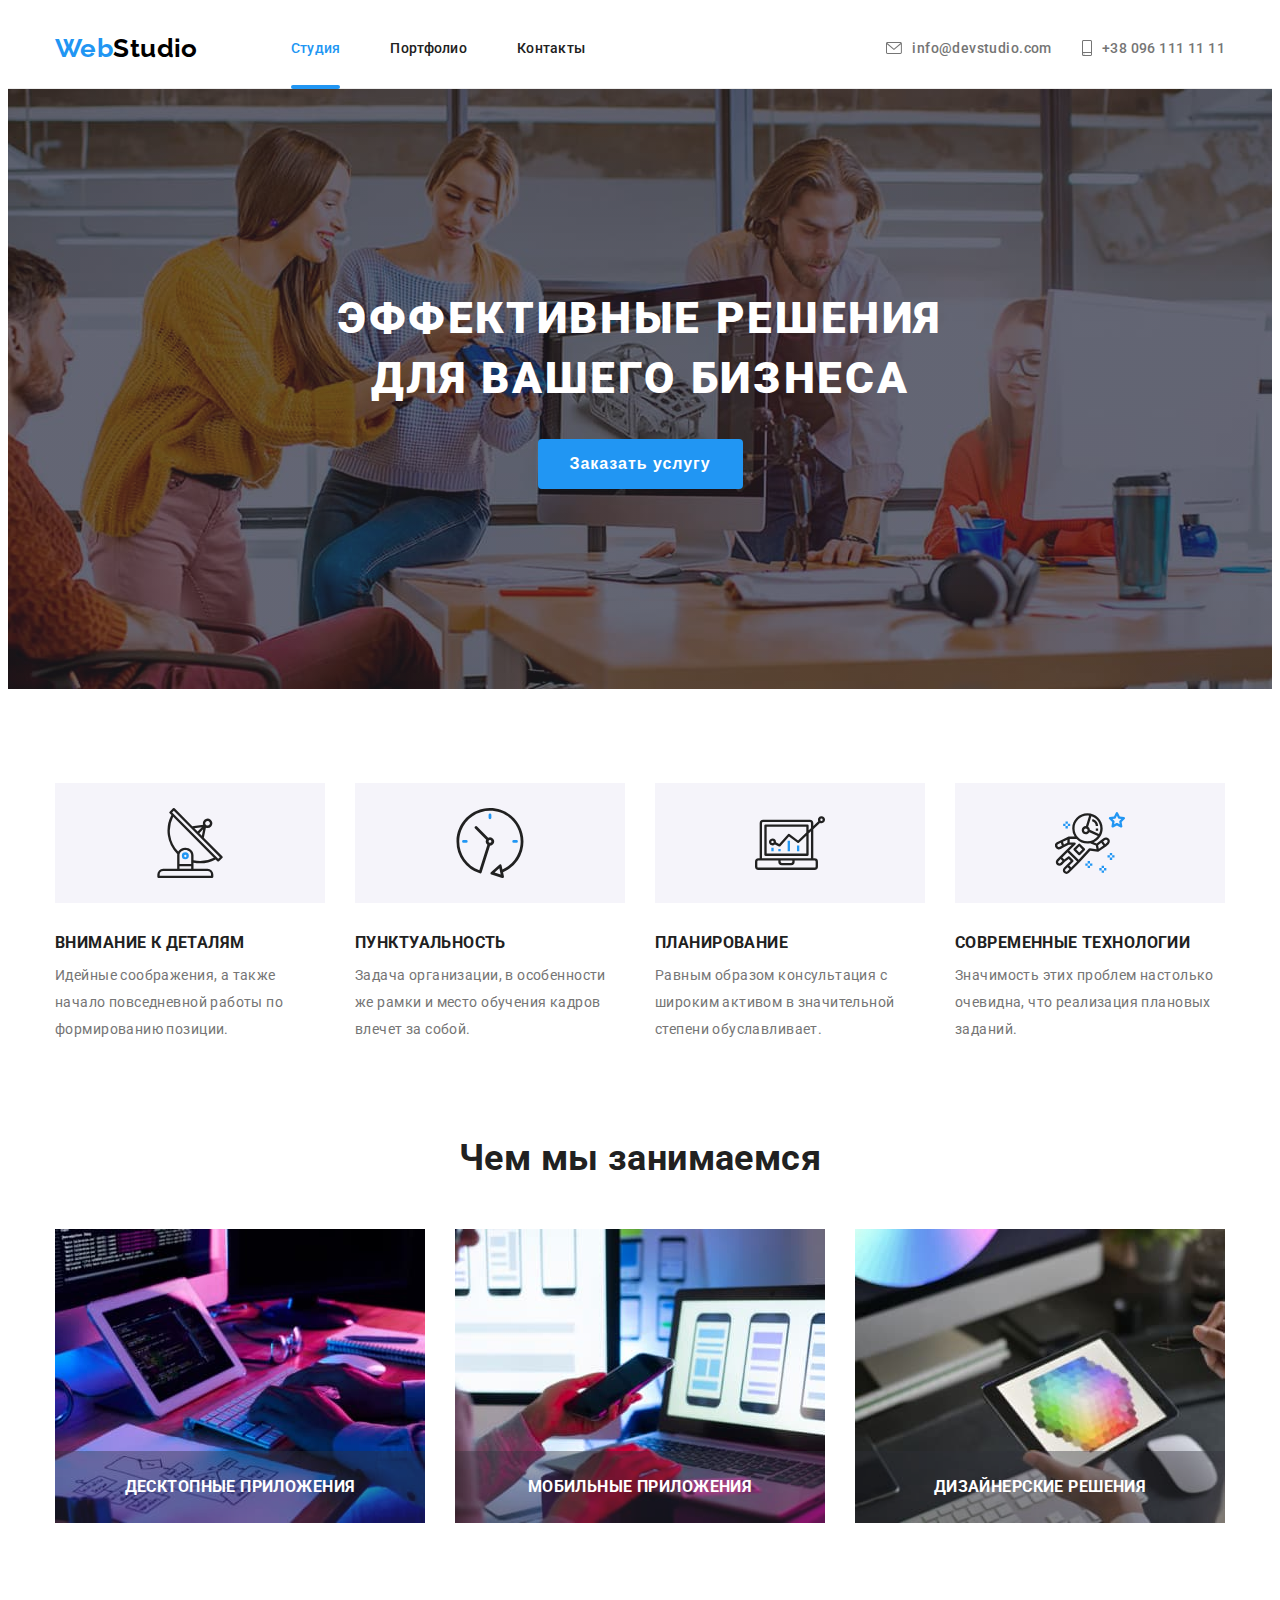
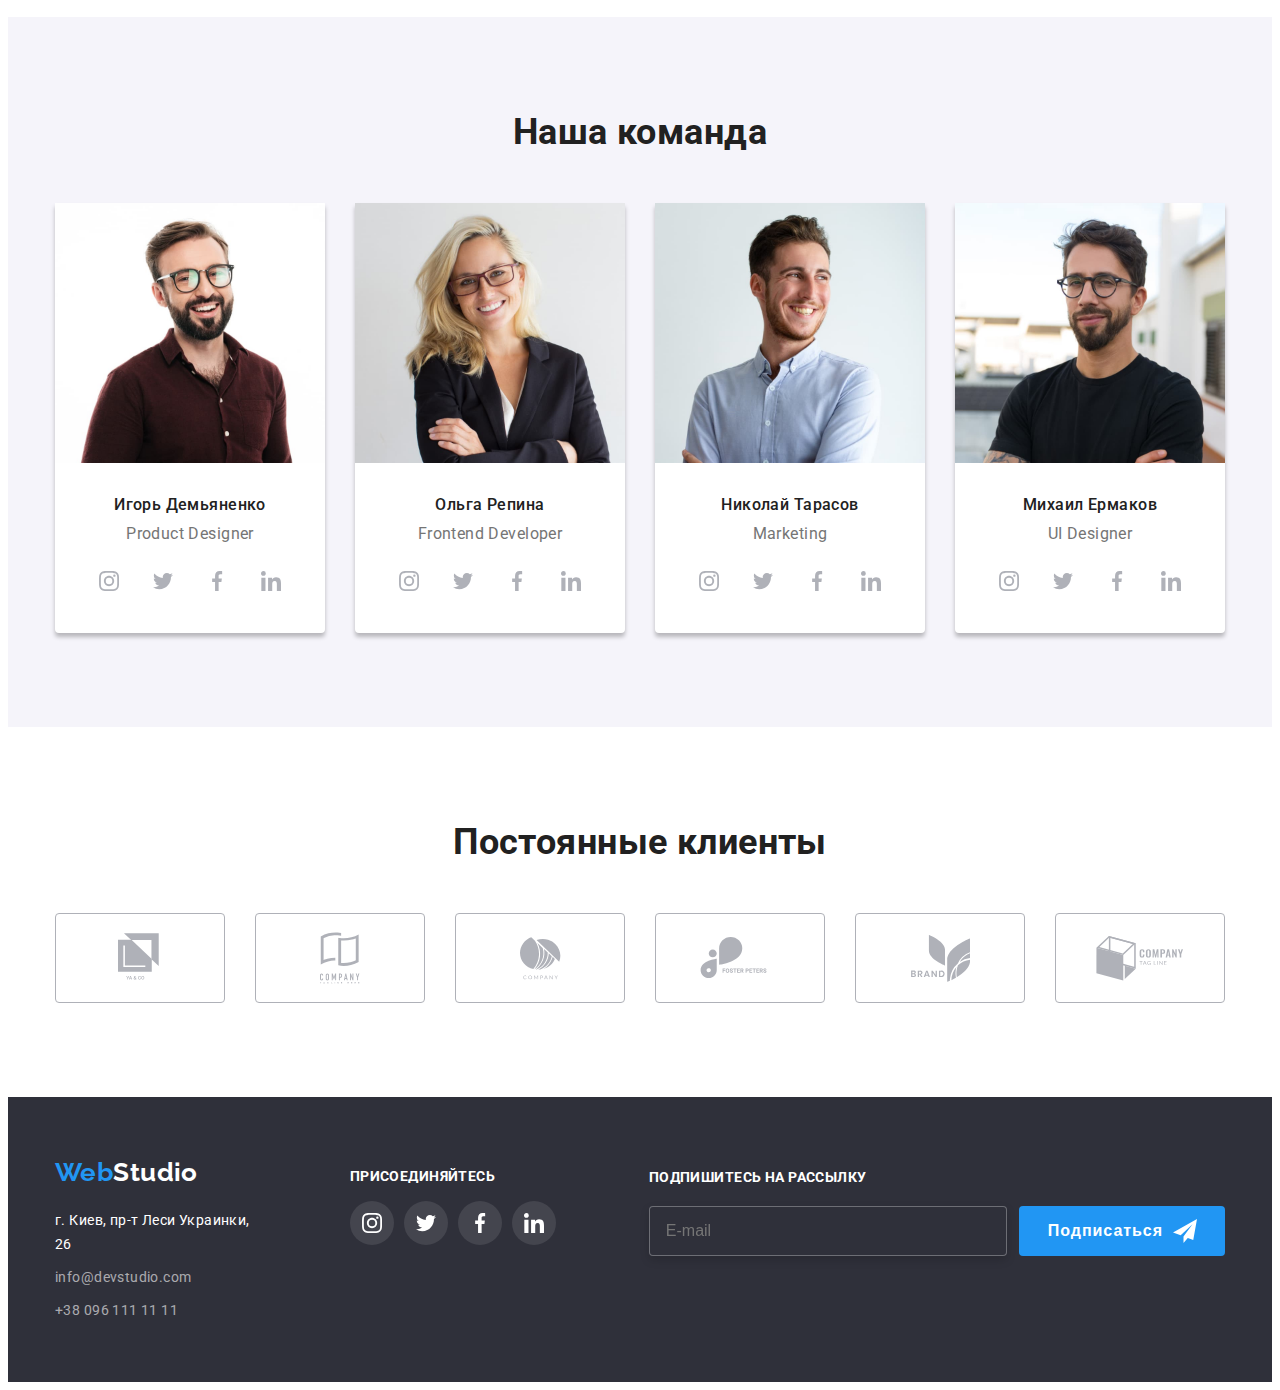
==== commit 9db37c0c: "Исправил" ====
--- a/index.html
+++ b/index.html
@@ -347,12 +347,12 @@
     <footer class="footer">
         <div class="container">
             <div class="footer-main">
-                <div>
+                <div class="footer-contacts">
                     <a href="index.html" class="footer-logo"><span class="logo-begin">Web</span><span
                             class="logo-whiteend">Studio</span></a>
                     <address>
                         <ul class="footer-list">
-                            <li class="adress">г. Киев, пр-т Леси Украинки, 26</li>
+                            <li class="adress">г. Киев, пр-т Леси Украинки, 26&nbsp;&nbsp;&nbsp;</li>
                             <li><a href="mailto:info@devstudio.com" class="footer-contacts">info@devstudio.com</a></li>
                             <li><a href="tel:+380961111111" class="footer-contacts">+38 096 111 11 11</a></li>
                         </ul>
@@ -410,8 +410,8 @@
     </footer>
     <div class="backdrop is-hidden" data-modal>
         <div class="modal">
-            <button data-modal-close class="close">
-                <svg class="cross" width="11px" height="11px" fill="#000">
+            <button data-modal-close class="modal-close">
+                <svg class="cross" width="11px" height="11px">
                     <use href="./images/sprite.svg#cross">
                     </use>
                 </svg>
--- a/css/styles.css
+++ b/css/styles.css
@@ -159,24 +159,7 @@
   border-radius: 2px;
   bottom: -1px;
 }
-/*
-.menu-link::before {
-  position: absolute;
-  content: '';
-  width: 100%;
-  height: 4px;
-  background-color: var(--accent-color);
-  border-radius: 2px;
-  bottom: -1px;
-  opacity: 0;
-  transition: opacity 250ms cubic-bezier(0.4, 0, 0.2, 1);
-}
-
-.menu-link:hover::before,
-.menu-link:focus::before {
-  opacity: 1;
-}
-*/
+
 .menu-contact .item:not(:last-child) {
   margin-right: 30px;
 }
@@ -198,7 +181,7 @@
 .hero-title {
   display: block;
   margin: 0 auto 30px;
-  color: #ffffff;
+  color: var(--background-color);
   font-weight: 900;
   font-size: 44px;
   line-height: 1.36;
@@ -213,7 +196,7 @@
   border-radius: 4px;
   min-width: 200px;
   border: transparent;
-  color: #ffffff;
+  color: var(--background-color);
   font-weight: 700;
   font-size: 16px;
   line-height: 1.875;
@@ -303,7 +286,7 @@
   bottom: 0;
   display: block;
   background-color: rgba(47, 48, 58, 0.404);
-  color: #fff;
+  color: var(--background-color);
   font-weight: 700;
   line-height: 1.142;
   text-align: center;
@@ -388,7 +371,7 @@
 
 .crew-link:hover,
 .crew-link:focus {
-  color: #fff;
+  color: var(--background-color);
   background-color: var(--accent-color);
 }
 
@@ -441,11 +424,11 @@
 }
 
 .logo-whiteend {
-  color: #ffffff;
+  color: var(--background-color);
 }
 
 .adress {
-  color: #ffffff;
+  color: var(--background-color);
   font-style: normal;
   line-height: 24px;
   list-style-type: none;
@@ -459,6 +442,7 @@
 
 .footer-main {
   display: flex;
+  justify-content: space-between;
 }
 
 .footer-logo {
@@ -528,18 +512,18 @@
 
 .footer-social-link:hover,
 .footer-social-link:focus {
-  color: #fff;
+  color: var(--background-color);
   background-color: var(--accent-color);
 }
 
 .footer-form {
   margin-top: 12px;
   margin-left: 93px;
+  /*display: inline-block;*/
+}
+
+.footer-form-title {
   display: inline-block;
-  width: 100%;
-}
-
-.footer-form-title {
   color: var(--background-color);
   font-weight: 700;
   line-height: 1.14;
@@ -569,7 +553,7 @@
   display: flex;
   align-items: center;
   background-color: var(--accent-color);
-  color: #fff;
+  color: var(--background-color);
   font-weight: 700;
   font-size: 16px;
   line-height: 1.875;
@@ -621,7 +605,7 @@
 
 .type:hover,
 .type:focus {
-  color: #ffffff;
+  color: var(--background-color);
   background-color: var(--accent-color);
   box-shadow: 0px 3px 1px rgba(0, 0, 0, 0.1), 0px 1px 2px rgba(0, 0, 0, 0.08),
     0px 2px 2px rgba(0, 0, 0, 0.12);
@@ -649,7 +633,7 @@
   padding: 63px 24px;
   font-size: 18px;
   line-height: 1.555;
-  color: #fff;
+  color: var(--background-color);
   transform: translateY(0);
   background-color: rgba(33, 150, 243, 0.9);
   transition: transform 250ms cubic-bezier(0.4, 0, 0.2, 1);
@@ -716,7 +700,7 @@
   left: 50%;
   width: 528px;
   height: 581px;
-  background-color: #fff;
+  background-color: var(--background-color);
   box-shadow: 0px 1px 3px rgba(0, 0, 0, 0.12), 0px 1px 1px rgba(0, 0, 0, 0.14),
     0px 2px 1px rgba(0, 0, 0, 0.2);
   border-radius: 4px;
@@ -728,11 +712,12 @@
   transform: translate(-50%, -50%) scale(0.5);
 }
 
-.close {
+.modal-close {
   padding: 0;
   display: inline-flex;
   justify-content: center;
   align-items: center;
+  background-color: var(--background-color);
   width: 30px;
   height: 30px;
   border: 1px solid rgba(0, 0, 0, 0.1);
@@ -741,6 +726,16 @@
   position: absolute;
   top: 8px;
   right: 8px;
+}
+/*
+.cross {
+  color: #000;
+  fill: currentColor;
+}*/
+
+.modal-close:hover {
+  color: var(--accent-color);
+  fill: currentColor;
 }
 
 .is-hidden {
@@ -796,9 +791,11 @@
 }
 
 .form-input:active,
-.form-input:focus {
+.form-input:focus,
+.form-input:hover {
   outline: none;
   border-color: var(--accent-color);
+  cursor: pointer;
 }
 
 .form-input::placeholder {
@@ -816,7 +813,8 @@
   fill: currentColor;
   transition: color 250ms cubic-bezier(0.4, 0, 0.2, 1);
 }
-input:focus + .form-svg {
+.form-input:focus + .form-svg,
+.form-input:hover + .form-svg {
   color: var(--accent-color);
 }
 
@@ -840,7 +838,7 @@
 }
 .form button {
   background-color: var(--accent-color);
-  color: #fff;
+  color: var(--background-color);
   font-weight: bold;
   font-size: 16px;
   line-height: 1.87;
